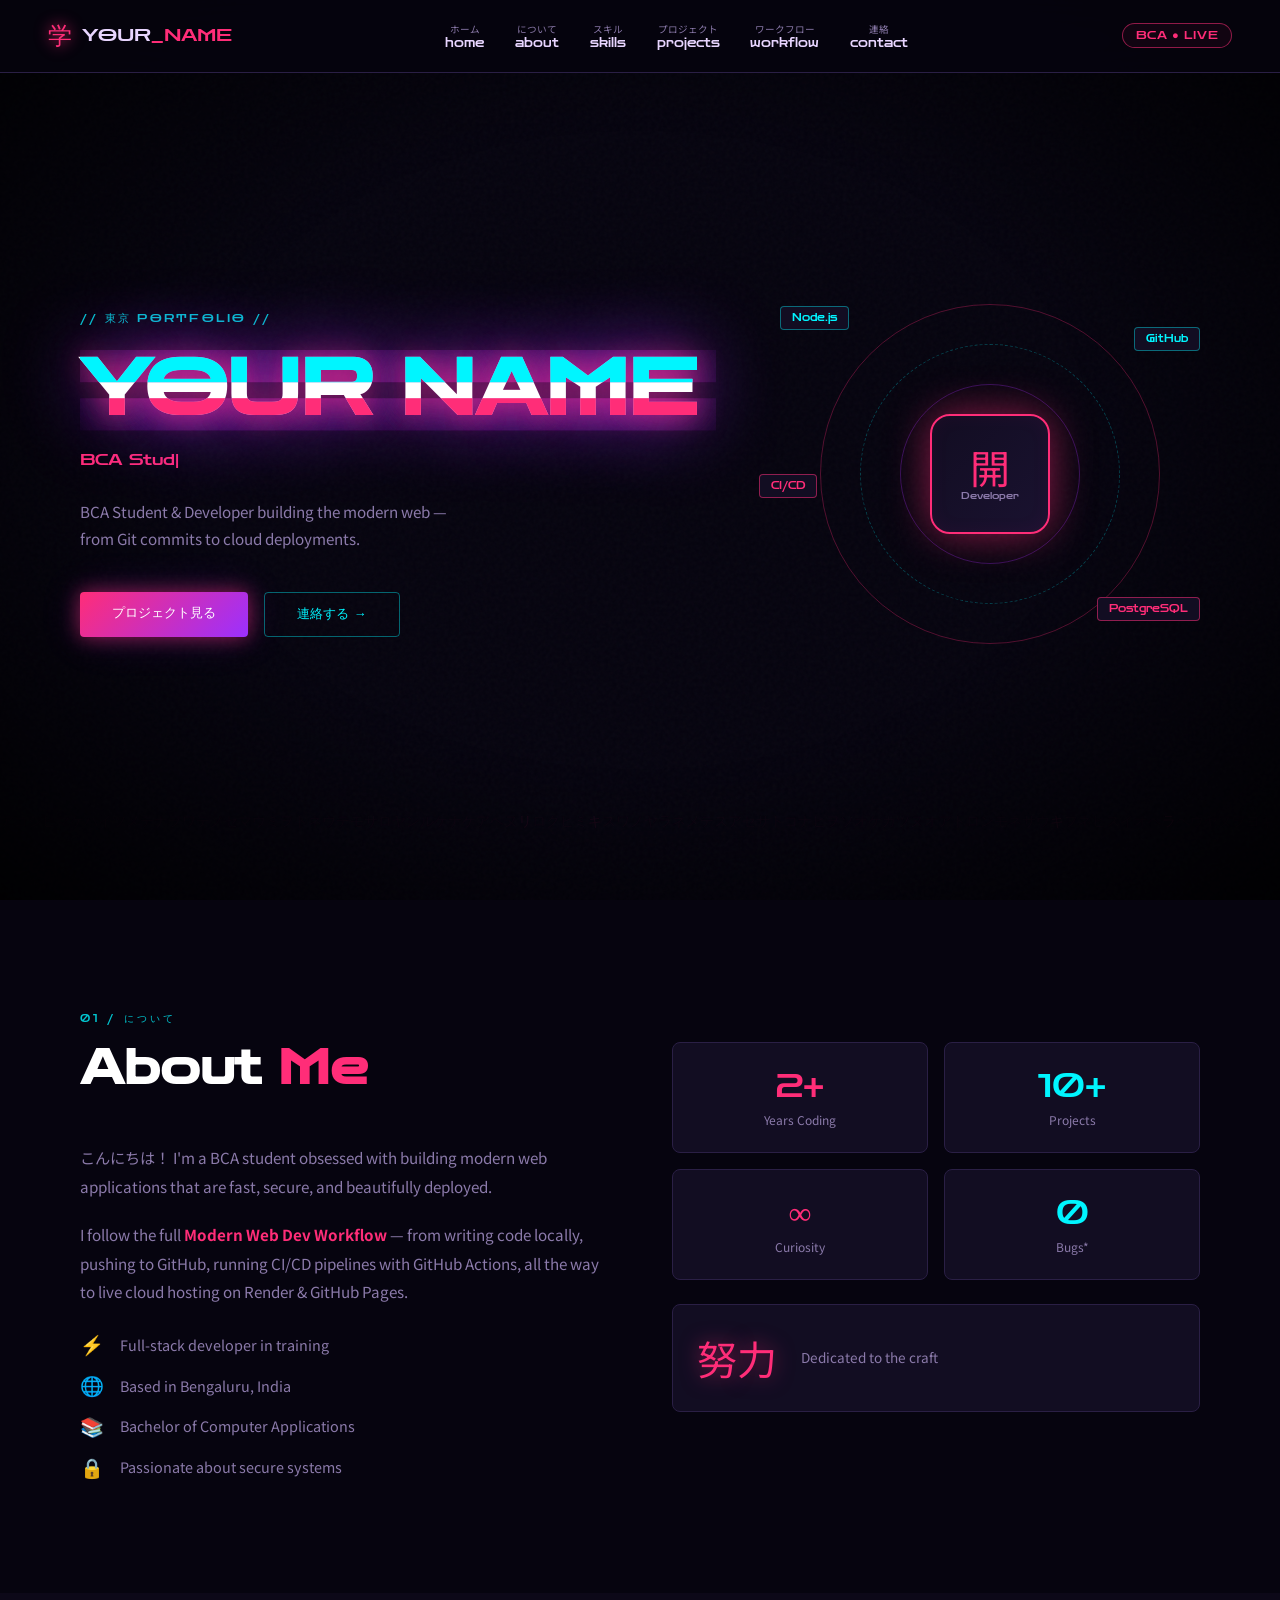
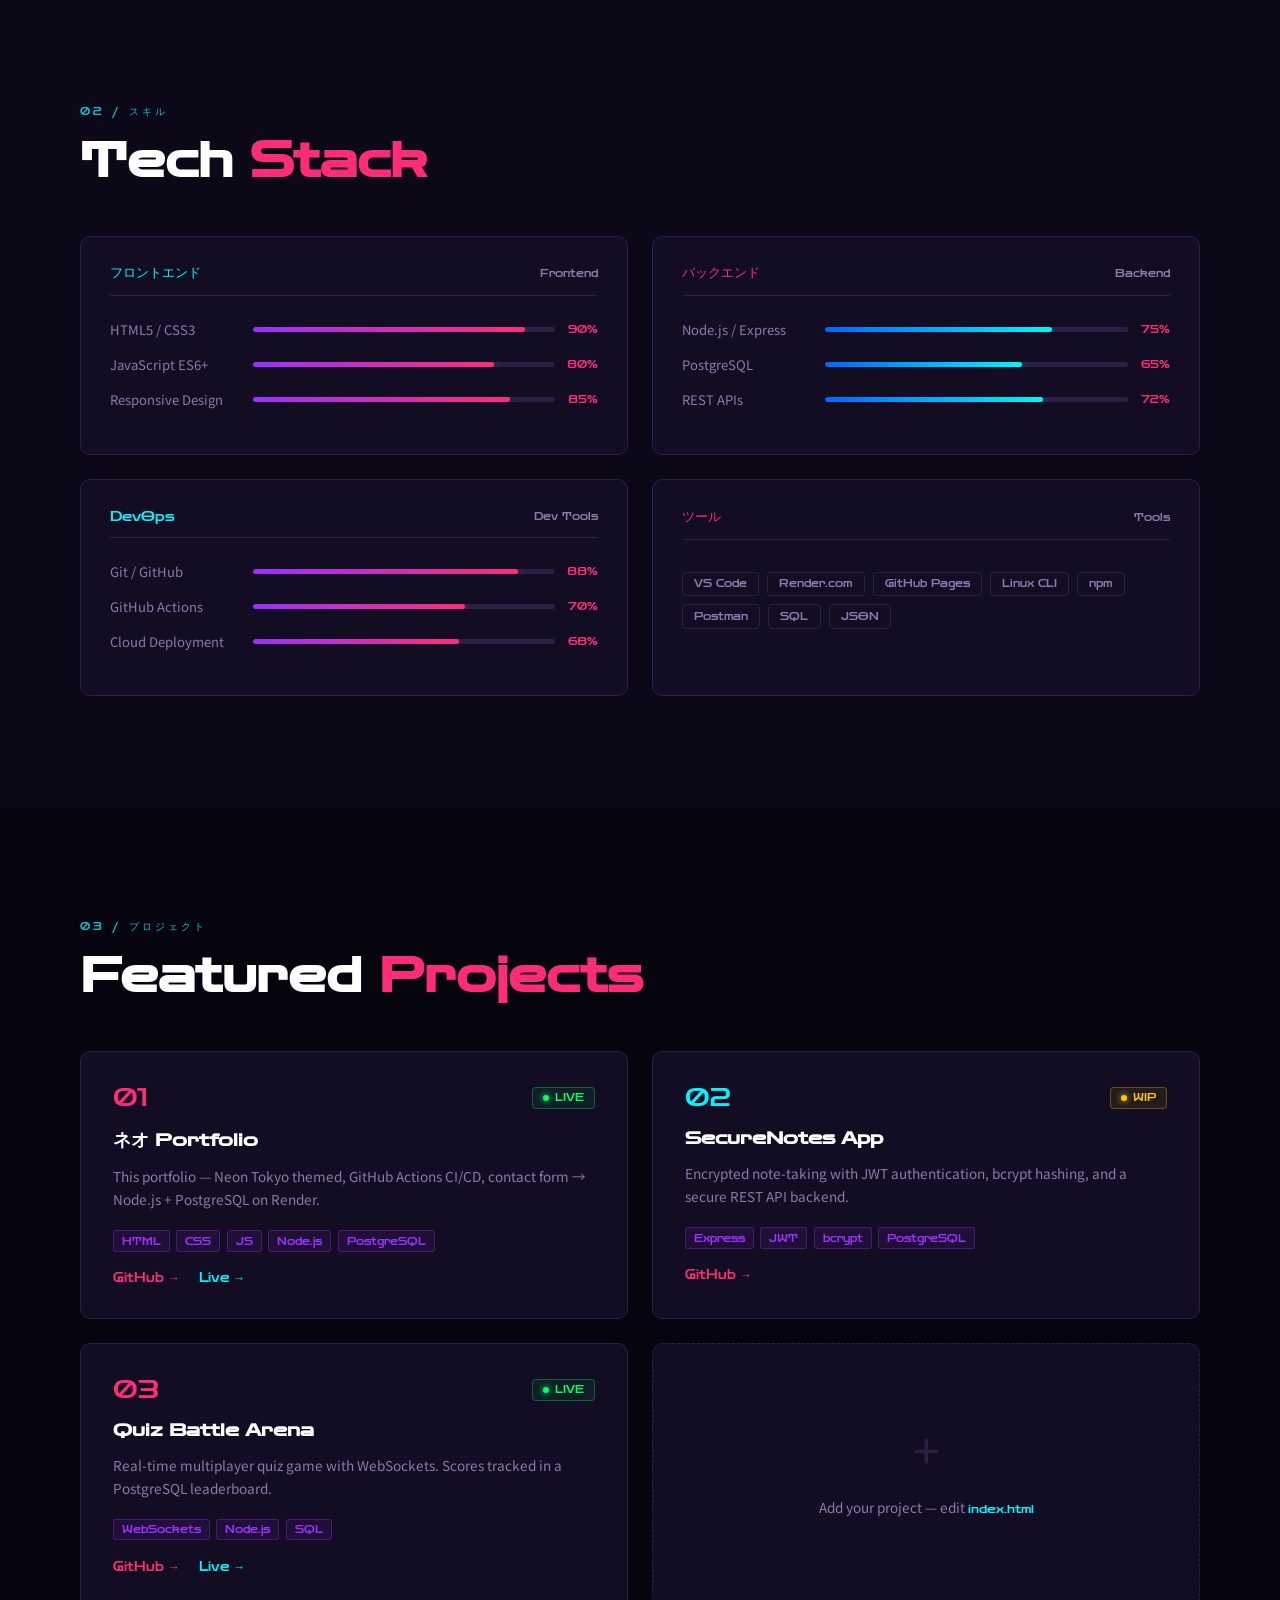
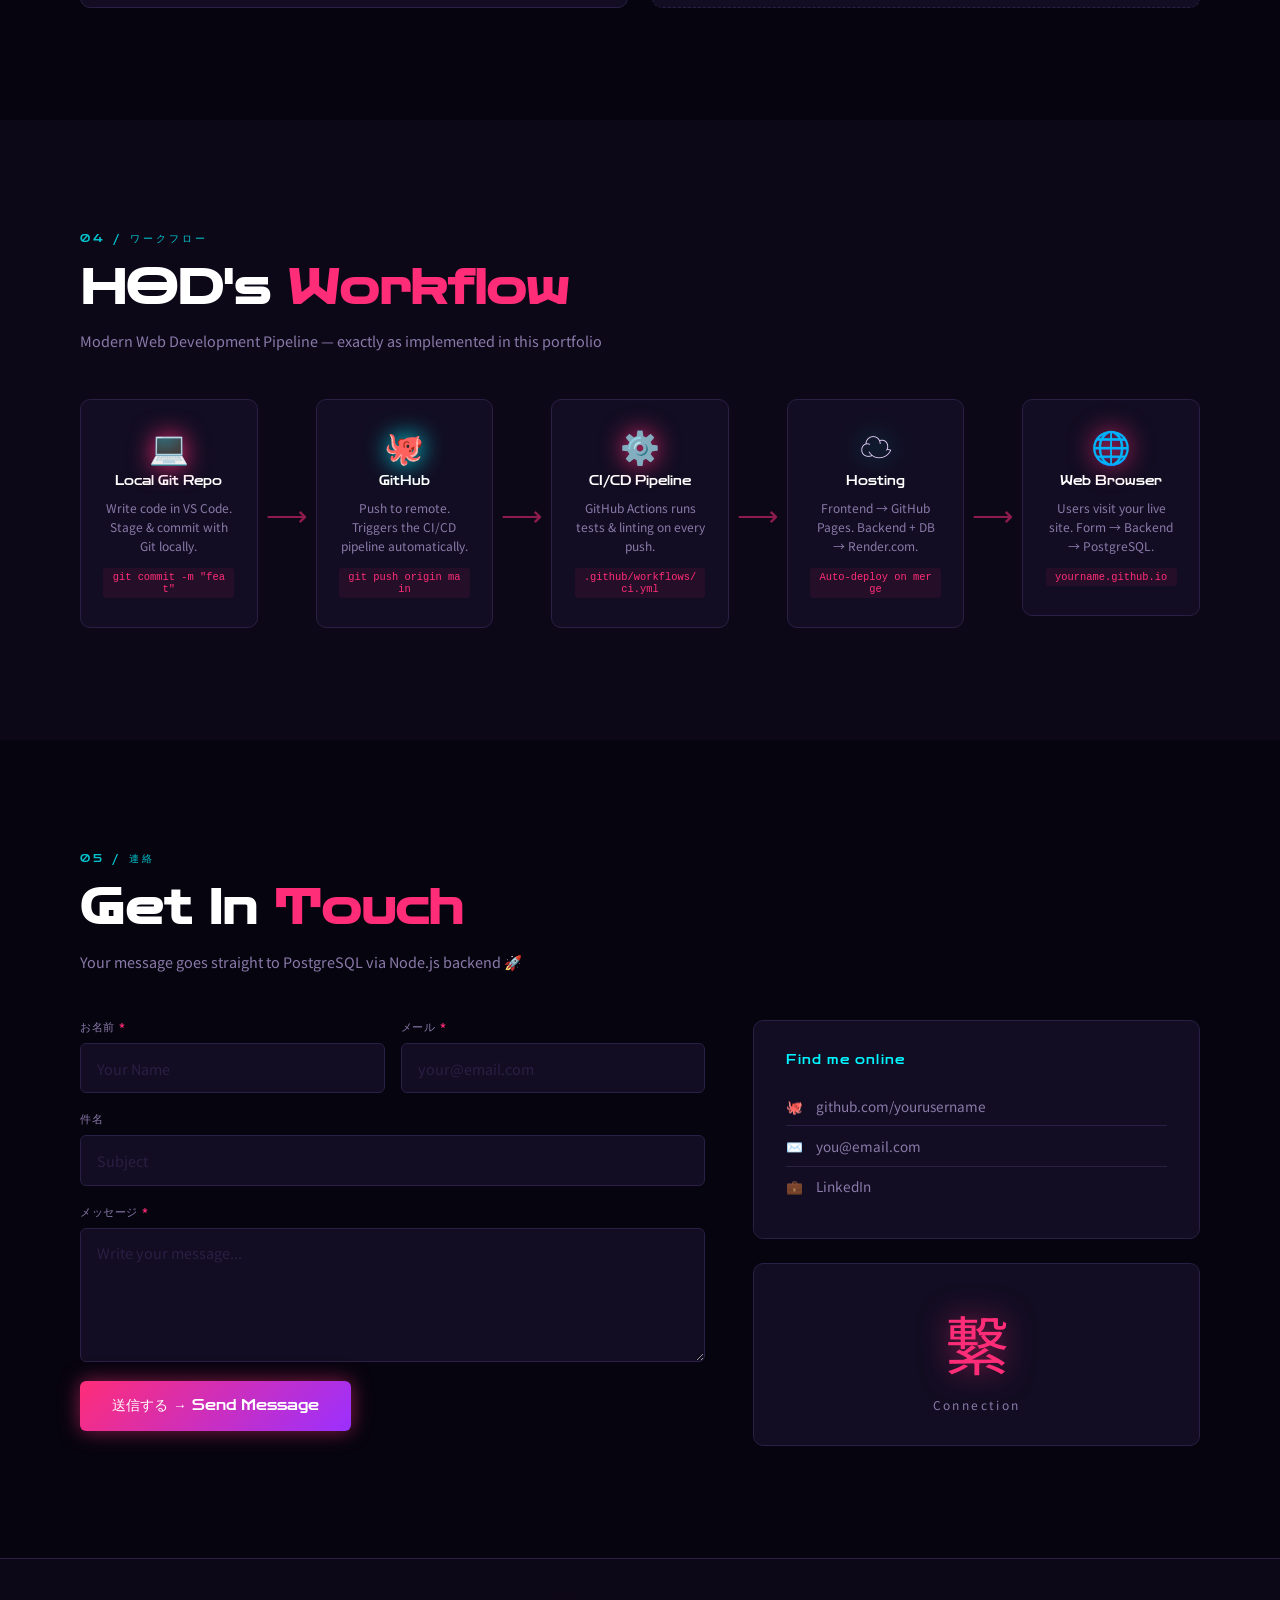
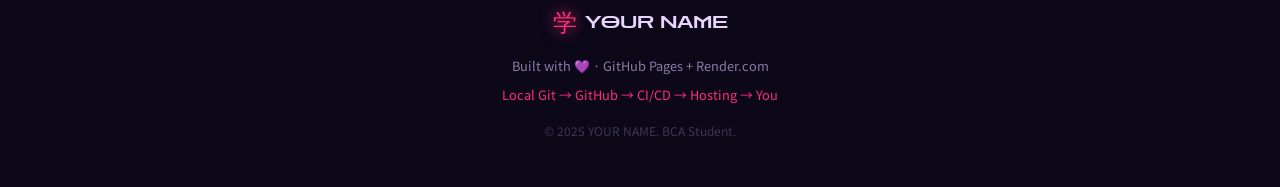
==== index.html @ ff4c00cb "Add files via upload" ====
<!DOCTYPE html>
<html lang="en">
<head>
  <meta charset="UTF-8"/>
  <meta name="viewport" content="width=device-width, initial-scale=1.0"/>
  <title>YOUR NAME — Portfolio</title>
  <link rel="preconnect" href="https://fonts.googleapis.com">
  <link href="https://fonts.googleapis.com/css2?family=Noto+Sans+JP:wght@300;400;700&family=Zen+Dots&family=Sawarabi+Gothic&display=swap" rel="stylesheet">
  <link rel="stylesheet" href="style.css"/>
</head>
<body>

  <canvas id="rain"></canvas>
  <div class="noise"></div>
  <div class="vignette"></div>

  <!-- NAV -->
  <nav id="navbar">
    <div class="nav-brand">
      <span class="kanji-logo">学</span>
      <span class="brand-text">YOUR<span class="pink">_NAME</span></span>
    </div>
    <ul class="nav-links">
      <li><a href="#hero"><span class="nav-jp">ホーム</span><span class="nav-en">home</span></a></li>
      <li><a href="#about"><span class="nav-jp">について</span><span class="nav-en">about</span></a></li>
      <li><a href="#skills"><span class="nav-jp">スキル</span><span class="nav-en">skills</span></a></li>
      <li><a href="#projects"><span class="nav-jp">プロジェクト</span><span class="nav-en">projects</span></a></li>
      <li><a href="#workflow"><span class="nav-jp">ワークフロー</span><span class="nav-en">workflow</span></a></li>
      <li><a href="#contact"><span class="nav-jp">連絡</span><span class="nav-en">contact</span></a></li>
    </ul>
    <div class="nav-pill">BCA <span class="pink">●</span> LIVE</div>
  </nav>

  <!-- ═══════════ HERO ═══════════ -->
  <section id="hero">
    <div class="hero-left">
      <div class="glitch-tag">// 東京 PORTFOLIO //</div>
      <h1 class="hero-name glitch" data-text="YOUR NAME">YOUR NAME</h1>
      <div class="hero-sub">
        <span id="typed"></span><span class="cursor-blink">|</span>
      </div>
      <p class="hero-desc">BCA Student &amp; Developer building the modern web —<br>from Git commits to cloud deployments.</p>
      <div class="hero-btns">
        <a href="#projects" class="btn-neon">プロジェクト見る</a>
        <a href="#contact" class="btn-ghost">連絡する →</a>
      </div>
    </div>
    <div class="hero-right">
      <div class="tokyo-art">
        <div class="ring r1"></div>
        <div class="ring r2"></div>
        <div class="ring r3"></div>
        <div class="avatar-hex">
          <span class="av-kanji">開</span>
          <span class="av-label">Developer</span>
        </div>
        <div class="ftag t1">Node.js</div>
        <div class="ftag t2">PostgreSQL</div>
        <div class="ftag t3">CI/CD</div>
        <div class="ftag t4">GitHub</div>
      </div>
    </div>
  </section>

  <!-- ═══════════ ABOUT ═══════════ -->
  <section id="about" class="section">
    <div class="sec-label">01 / について</div>
    <div class="about-wrap">
      <div class="about-left">
        <h2 class="sec-title">About <span class="pink">Me</span></h2>
        <p class="about-text">こんにちは！ I'm a BCA student obsessed with building modern web applications that are fast, secure, and beautifully deployed.</p>
        <p class="about-text">I follow the full <strong class="pink">Modern Web Dev Workflow</strong> — from writing code locally, pushing to GitHub, running CI/CD pipelines with GitHub Actions, all the way to live cloud hosting on Render &amp; GitHub Pages.</p>
        <div class="facts">
          <div class="fact"><span>⚡</span><span>Full-stack developer in training</span></div>
          <div class="fact"><span>🌐</span><span>Based in Bengaluru, India</span></div>
          <div class="fact"><span>📚</span><span>Bachelor of Computer Applications</span></div>
          <div class="fact"><span>🔒</span><span>Passionate about secure systems</span></div>
        </div>
      </div>
      <div class="about-right">
        <div class="stat-grid">
          <div class="stat-card"><div class="sv pink">2+</div><div class="sk">Years Coding</div></div>
          <div class="stat-card"><div class="sv cyan">10+</div><div class="sk">Projects</div></div>
          <div class="stat-card"><div class="sv pink">∞</div><div class="sk">Curiosity</div></div>
          <div class="stat-card"><div class="sv cyan">0</div><div class="sk">Bugs*</div></div>
        </div>
        <div class="about-badge">
          <span class="badge-kanji">努力</span>
          <span class="badge-text">Dedicated to the craft</span>
        </div>
      </div>
    </div>
  </section>

  <!-- ═══════════ SKILLS ═══════════ -->
  <section id="skills" class="section alt">
    <div class="sec-label">02 / スキル</div>
    <h2 class="sec-title">Tech <span class="pink">Stack</span></h2>
    <div class="skills-grid">
      <div class="skill-block">
        <div class="sk-head cyan">フロントエンド <span>Frontend</span></div>
        <div class="sk-row"><span>HTML5 / CSS3</span><div class="bt"><div class="bf pink" style="--w:90%"></div></div><span class="pct">90%</span></div>
        <div class="sk-row"><span>JavaScript ES6+</span><div class="bt"><div class="bf pink" style="--w:80%"></div></div><span class="pct">80%</span></div>
        <div class="sk-row"><span>Responsive Design</span><div class="bt"><div class="bf pink" style="--w:85%"></div></div><span class="pct">85%</span></div>
      </div>
      <div class="skill-block">
        <div class="sk-head pink">バックエンド <span>Backend</span></div>
        <div class="sk-row"><span>Node.js / Express</span><div class="bt"><div class="bf cyan" style="--w:75%"></div></div><span class="pct">75%</span></div>
        <div class="sk-row"><span>PostgreSQL</span><div class="bt"><div class="bf cyan" style="--w:65%"></div></div><span class="pct">65%</span></div>
        <div class="sk-row"><span>REST APIs</span><div class="bt"><div class="bf cyan" style="--w:72%"></div></div><span class="pct">72%</span></div>
      </div>
      <div class="skill-block">
        <div class="sk-head cyan">DevOps <span>Dev Tools</span></div>
        <div class="sk-row"><span>Git / GitHub</span><div class="bt"><div class="bf pink" style="--w:88%"></div></div><span class="pct">88%</span></div>
        <div class="sk-row"><span>GitHub Actions</span><div class="bt"><div class="bf pink" style="--w:70%"></div></div><span class="pct">70%</span></div>
        <div class="sk-row"><span>Cloud Deployment</span><div class="bt"><div class="bf pink" style="--w:68%"></div></div><span class="pct">68%</span></div>
      </div>
      <div class="skill-block">
        <div class="sk-head pink">ツール <span>Tools</span></div>
        <div class="pills">
          <span>VS Code</span><span>Render.com</span><span>GitHub Pages</span>
          <span>Linux CLI</span><span>npm</span><span>Postman</span>
          <span>SQL</span><span>JSON</span>
        </div>
      </div>
    </div>
  </section>

  <!-- ═══════════ PROJECTS ═══════════ -->
  <section id="projects" class="section">
    <div class="sec-label">03 / プロジェクト</div>
    <h2 class="sec-title">Featured <span class="pink">Projects</span></h2>
    <div class="proj-grid">
      <div class="proj-card">
        <div class="proj-top"><span class="proj-num pink">01</span><span class="badge-live"><span class="dg"></span>LIVE</span></div>
        <h3>ネオ Portfolio</h3>
        <p>This portfolio — Neon Tokyo themed, GitHub Actions CI/CD, contact form → Node.js + PostgreSQL on Render.</p>
        <div class="p-stack"><span>HTML</span><span>CSS</span><span>JS</span><span>Node.js</span><span>PostgreSQL</span></div>
        <div class="p-links"><a href="#" class="pl pink">GitHub →</a><a href="#" class="pl cyan">Live →</a></div>
      </div>
      <div class="proj-card">
        <div class="proj-top"><span class="proj-num cyan">02</span><span class="badge-wip"><span class="dy"></span>WIP</span></div>
        <h3>SecureNotes App</h3>
        <p>Encrypted note-taking with JWT authentication, bcrypt hashing, and a secure REST API backend.</p>
        <div class="p-stack"><span>Express</span><span>JWT</span><span>bcrypt</span><span>PostgreSQL</span></div>
        <div class="p-links"><a href="#" class="pl pink">GitHub →</a></div>
      </div>
      <div class="proj-card">
        <div class="proj-top"><span class="proj-num pink">03</span><span class="badge-live"><span class="dg"></span>LIVE</span></div>
        <h3>Quiz Battle Arena</h3>
        <p>Real-time multiplayer quiz game with WebSockets. Scores tracked in a PostgreSQL leaderboard.</p>
        <div class="p-stack"><span>WebSockets</span><span>Node.js</span><span>SQL</span></div>
        <div class="p-links"><a href="#" class="pl pink">GitHub →</a><a href="#" class="pl cyan">Live →</a></div>
      </div>
      <div class="proj-card add-card">
        <span class="add-plus">+</span>
        <p>Add your project — edit <code>index.html</code></p>
      </div>
    </div>
  </section>

  <!-- ═══════════ WORKFLOW ═══════════ -->
  <section id="workflow" class="section alt">
    <div class="sec-label">04 / ワークフロー</div>
    <h2 class="sec-title">HOD's <span class="pink">Workflow</span></h2>
    <p class="wf-sub">Modern Web Development Pipeline — exactly as implemented in this portfolio</p>
    <div class="wf-flow">
      <div class="wf-step">
        <div class="wf-icon pg">💻</div>
        <div class="wf-name">Local Git Repo</div>
        <div class="wf-desc">Write code in VS Code. Stage &amp; commit with Git locally.</div>
        <code>git commit -m "feat"</code>
      </div>
      <div class="wf-arr">⟶</div>
      <div class="wf-step">
        <div class="wf-icon cg">🐙</div>
        <div class="wf-name">GitHub</div>
        <div class="wf-desc">Push to remote. Triggers the CI/CD pipeline automatically.</div>
        <code>git push origin main</code>
      </div>
      <div class="wf-arr">⟶</div>
      <div class="wf-step">
        <div class="wf-icon pg">⚙️</div>
        <div class="wf-name">CI/CD Pipeline</div>
        <div class="wf-desc">GitHub Actions runs tests &amp; linting on every push.</div>
        <code>.github/workflows/ci.yml</code>
      </div>
      <div class="wf-arr">⟶</div>
      <div class="wf-step">
        <div class="wf-icon cg">☁️</div>
        <div class="wf-name">Hosting</div>
        <div class="wf-desc">Frontend → GitHub Pages. Backend + DB → Render.com.</div>
        <code>Auto-deploy on merge</code>
      </div>
      <div class="wf-arr">⟶</div>
      <div class="wf-step">
        <div class="wf-icon pg">🌐</div>
        <div class="wf-name">Web Browser</div>
        <div class="wf-desc">Users visit your live site. Form → Backend → PostgreSQL.</div>
        <code>yourname.github.io</code>
      </div>
    </div>
  </section>

  <!-- ═══════════ CONTACT ═══════════ -->
  <section id="contact" class="section">
    <div class="sec-label">05 / 連絡</div>
    <h2 class="sec-title">Get In <span class="pink">Touch</span></h2>
    <p class="contact-sub">Your message goes straight to PostgreSQL via Node.js backend 🚀</p>
    <div class="contact-wrap">
      <form id="contact-form">
        <div class="form-row">
          <div class="fg">
            <label>お名前 <span class="pink">*</span></label>
            <input type="text" id="fname" placeholder="Your Name" required/>
          </div>
          <div class="fg">
            <label>メール <span class="pink">*</span></label>
            <input type="email" id="femail" placeholder="your@email.com" required/>
          </div>
        </div>
        <div class="fg">
          <label>件名</label>
          <input type="text" id="fsubject" placeholder="Subject"/>
        </div>
        <div class="fg">
          <label>メッセージ <span class="pink">*</span></label>
          <textarea id="fmessage" rows="5" placeholder="Write your message..." required></textarea>
        </div>
        <button type="submit" id="submit-btn">
          <span id="btn-text">送信する → Send Message</span>
        </button>
        <div id="form-status"></div>
      </form>
      <div class="contact-side">
        <div class="ci-card">
          <div class="ci-title">Find me online</div>
          <a href="https://github.com/yourusername" class="ci-link" target="_blank"><span>🐙</span> github.com/yourusername</a>
          <a href="mailto:you@email.com" class="ci-link"><span>✉️</span> you@email.com</a>
          <a href="https://linkedin.com/in/yourusername" class="ci-link" target="_blank"><span>💼</span> LinkedIn</a>
        </div>
        <div class="kanji-art">
          <span>繋</span>
          <p>Connection</p>
        </div>
      </div>
    </div>
  </section>

  <footer>
    <div class="footer-in">
      <div class="footer-brand"><span class="kanji-logo">学</span> YOUR NAME</div>
      <p>Built with 💜 · GitHub Pages + Render.com</p>
      <p class="pink">Local Git → GitHub → CI/CD → Hosting → You</p>
      <p style="opacity:.4;font-size:.75rem;margin-top:.5rem">© 2025 YOUR NAME. BCA Student.</p>
    </div>
  </footer>

  <script src="script.js"></script>
</body>
</html>
---- style.css ----
/* ══════════════════════════════════════
   NEON TOKYO — Portfolio CSS
   ══════════════════════════════════════ */

:root {
  --pink:    #ff2d78;
  --pink-dim: #ff2d7888;
  --cyan:    #00f5ff;
  --cyan-dim: #00f5ff66;
  --purple:  #9b30ff;
  --bg:      #06040f;
  --bg2:     #0c0818;
  --card:    #120d22;
  --card2:   #1a1230;
  --border:  #2a1f45;
  --text:    #e8d5ff;
  --muted:   #8b7aaa;
  --font-display: 'Zen Dots', cursive;
  --font-body:    'Noto Sans JP', sans-serif;
}

*, *::before, *::after { box-sizing: border-box; margin: 0; padding: 0; }

html { scroll-behavior: smooth; }

body {
  background: var(--bg);
  color: var(--text);
  font-family: var(--font-body);
  overflow-x: hidden;
  cursor: crosshair;
}

/* ── Canvas rain ── */
#rain {
  position: fixed; inset: 0;
  pointer-events: none;
  z-index: 0; opacity: .07;
}

/* ── Noise overlay ── */
.noise {
  position: fixed; inset: 0; z-index: 1;
  pointer-events: none;
  background-image: url("data:image/svg+xml,%3Csvg viewBox='0 0 256 256' xmlns='http://www.w3.org/2000/svg'%3E%3Cfilter id='n'%3E%3CfeTurbulence type='fractalNoise' baseFrequency='0.9' numOctaves='4' stitchTiles='stitch'/%3E%3C/filter%3E%3Crect width='100%25' height='100%25' filter='url(%23n)' opacity='1'/%3E%3C/svg%3E");
  opacity: .03;
}

.vignette {
  position: fixed; inset: 0; z-index: 1; pointer-events: none;
  background: radial-gradient(ellipse at center, transparent 50%, rgba(0,0,0,.85) 100%);
}

/* ══════════ NAVBAR ══════════ */
#navbar {
  position: fixed; top: 0; left: 0; right: 0; z-index: 100;
  display: flex; align-items: center; gap: 2rem;
  padding: .9rem 3rem;
  background: rgba(6,4,15,.85);
  backdrop-filter: blur(20px);
  border-bottom: 1px solid var(--border);
}

.nav-brand {
  display: flex; align-items: center; gap: .6rem;
  font-family: var(--font-display); font-size: 1.1rem;
  text-decoration: none; color: var(--text);
  flex-shrink: 0;
}

.kanji-logo {
  font-size: 1.5rem; color: var(--pink);
  text-shadow: 0 0 15px var(--pink);
}

.nav-links {
  display: flex; gap: 0; list-style: none;
  margin: 0 auto;
}

.nav-links a {
  display: flex; flex-direction: column; align-items: center;
  padding: .4rem .9rem; text-decoration: none;
  border: 1px solid transparent; border-radius: 4px;
  transition: all .2s;
}

.nav-jp { font-size: .6rem; color: var(--muted); }
.nav-en { font-size: .75rem; color: var(--text); font-family: var(--font-display); }

.nav-links a:hover {
  border-color: var(--pink-dim);
  background: rgba(255,45,120,.06);
}
.nav-links a:hover .nav-en { color: var(--pink); }

.nav-pill {
  flex-shrink: 0;
  font-family: var(--font-display); font-size: .7rem;
  padding: .3rem .8rem; border: 1px solid var(--pink-dim);
  border-radius: 20px; color: var(--pink);
  background: rgba(255,45,120,.05);
  letter-spacing: .05em;
}

/* ══════════ HERO ══════════ */
#hero {
  position: relative; z-index: 2;
  min-height: 100vh;
  display: flex; align-items: center;
  padding: 7rem 5rem 4rem;
  gap: 4rem;
}

.hero-left { flex: 1; }

.glitch-tag {
  font-family: var(--font-display); font-size: .7rem;
  color: var(--cyan); letter-spacing: .2em;
  margin-bottom: 1.5rem; opacity: .8;
}

.hero-name {
  font-family: var(--font-display);
  font-size: clamp(2.5rem, 6vw, 5rem);
  line-height: 1.05;
  color: #fff;
  text-shadow: 0 0 30px var(--pink-dim), 0 0 80px var(--purple);
  margin-bottom: 1.2rem;
}

/* Glitch effect */
.glitch { position: relative; }
.glitch::before, .glitch::after {
  content: attr(data-text);
  position: absolute; inset: 0;
  font-family: var(--font-display);
}
.glitch::before {
  color: var(--cyan); clip-path: polygon(0 0,100% 0,100% 40%,0 40%);
  animation: glitch1 3s infinite steps(1);
}
.glitch::after {
  color: var(--pink); clip-path: polygon(0 60%,100% 60%,100% 100%,0 100%);
  animation: glitch2 3s infinite steps(1);
}
@keyframes glitch1 {
  0%,90%  { transform: none; opacity: 0; }
  91%     { transform: translateX(-4px); opacity: .7; }
  93%     { transform: translateX(4px); opacity: .5; }
  95%,100%{ transform: none; opacity: 0; }
}
@keyframes glitch2 {
  0%,85%  { transform: none; opacity: 0; }
  86%     { transform: translateX(4px); opacity: .6; }
  89%     { transform: translateX(-3px); opacity: .4; }
  92%,100%{ transform: none; opacity: 0; }
}

.hero-sub {
  font-family: var(--font-display); font-size: 1rem;
  color: var(--pink); margin-bottom: 1.5rem; min-height: 1.5em;
}

.cursor-blink { animation: blink .7s step-end infinite; }
@keyframes blink { 50% { opacity: 0; } }

.hero-desc {
  color: var(--muted); line-height: 1.8;
  margin-bottom: 2.5rem; font-size: .95rem;
}

.hero-btns { display: flex; gap: 1rem; flex-wrap: wrap; }

.btn-neon {
  font-family: var(--font-display); font-size: .8rem;
  padding: .8rem 2rem; text-decoration: none;
  background: linear-gradient(135deg, var(--pink), var(--purple));
  color: #fff; border-radius: 4px;
  box-shadow: 0 0 20px var(--pink-dim), 0 0 40px rgba(155,48,255,.2);
  transition: all .3s;
}
.btn-neon:hover {
  box-shadow: 0 0 30px var(--pink), 0 0 60px var(--purple);
  transform: translateY(-2px);
}

.btn-ghost {
  font-family: var(--font-display); font-size: .8rem;
  padding: .8rem 2rem; text-decoration: none;
  border: 1px solid var(--cyan-dim);
  color: var(--cyan); border-radius: 4px;
  transition: all .3s;
}
.btn-ghost:hover {
  background: rgba(0,245,255,.07);
  border-color: var(--cyan);
  box-shadow: 0 0 20px var(--cyan-dim);
}

/* ── Hero art ── */
.hero-right { flex: 0 0 420px; position: relative; height: 420px; }

.tokyo-art {
  position: relative; width: 100%; height: 100%;
  display: flex; align-items: center; justify-content: center;
}

.ring {
  position: absolute; border-radius: 50%;
  border: 1px solid; animation: spin linear infinite;
}
.r1 {
  width: 340px; height: 340px;
  border-color: rgba(255,45,120,.3);
  animation-duration: 20s;
}
.r2 {
  width: 260px; height: 260px;
  border-color: rgba(0,245,255,.25);
  animation-duration: 14s; animation-direction: reverse;
  border-style: dashed;
}
.r3 {
  width: 180px; height: 180px;
  border-color: rgba(155,48,255,.3);
  animation-duration: 9s;
}
@keyframes spin { to { transform: rotate(360deg); } }

.avatar-hex {
  width: 120px; height: 120px; z-index: 2;
  background: linear-gradient(135deg, var(--card), var(--card2));
  border: 2px solid var(--pink);
  border-radius: 20px;
  display: flex; flex-direction: column;
  align-items: center; justify-content: center;
  box-shadow: 0 0 40px var(--pink-dim), inset 0 0 20px rgba(255,45,120,.05);
}
.av-kanji { font-size: 2.5rem; color: var(--pink); line-height: 1; }
.av-label { font-family: var(--font-display); font-size: .55rem; color: var(--muted); margin-top: .2rem; }

.ftag {
  position: absolute; z-index: 3;
  font-family: var(--font-display); font-size: .6rem;
  padding: .3rem .7rem;
  background: var(--card); border-radius: 4px;
  animation: float 3s ease-in-out infinite;
}
.t1 { top: 10%; left: 0%; border: 1px solid var(--cyan-dim); color: var(--cyan); animation-delay: 0s; }
.t2 { bottom: 15%; right: 0%; border: 1px solid var(--pink-dim); color: var(--pink); animation-delay: .8s; }
.t3 { top: 50%; left: -5%; border: 1px solid var(--pink-dim); color: var(--pink); animation-delay: 1.5s; }
.t4 { top: 15%; right: 0%; border: 1px solid var(--cyan-dim); color: var(--cyan); animation-delay: 2.2s; }

@keyframes float {
  0%,100% { transform: translateY(0); }
  50%      { transform: translateY(-8px); }
}

/* ══════════ SECTION SHARED ══════════ */
.section { position: relative; z-index: 2; padding: 7rem 5rem; }
.section.alt { background: var(--bg2); }

.sec-label {
  font-family: var(--font-display); font-size: .65rem;
  color: var(--cyan); letter-spacing: .3em;
  margin-bottom: 1rem; opacity: .8;
}

.sec-title {
  font-family: var(--font-display);
  font-size: clamp(2rem, 4vw, 3rem);
  color: #fff; margin-bottom: 3rem;
  line-height: 1.1;
}

.pink  { color: var(--pink); }
.cyan  { color: var(--cyan); }

/* ══════════ ABOUT ══════════ */
.about-wrap { display: grid; grid-template-columns: 1fr 1fr; gap: 4rem; align-items: start; }

.about-text { color: var(--muted); line-height: 1.9; margin-bottom: 1.2rem; font-size: .95rem; }

.facts { display: flex; flex-direction: column; gap: .8rem; margin-top: 1.5rem; }
.fact  { display: flex; gap: 1rem; align-items: center; color: var(--muted); font-size: .9rem; }
.fact span:first-child { font-size: 1.2rem; }

.stat-grid { display: grid; grid-template-columns: 1fr 1fr; gap: 1rem; margin-bottom: 1.5rem; }
.stat-card {
  background: var(--card); border: 1px solid var(--border);
  border-radius: 8px; padding: 1.5rem; text-align: center;
  transition: border-color .3s;
}
.stat-card:hover { border-color: var(--pink-dim); }
.sv { font-family: var(--font-display); font-size: 2rem; }
.sk { font-size: .75rem; color: var(--muted); margin-top: .3rem; }

.about-badge {
  background: var(--card); border: 1px solid var(--border);
  border-radius: 8px; padding: 1.5rem;
  display: flex; align-items: center; gap: 1.5rem;
}
.badge-kanji {
  font-size: 2.5rem; color: var(--pink);
  text-shadow: 0 0 20px var(--pink-dim);
}
.badge-text { color: var(--muted); font-size: .85rem; line-height: 1.6; }

/* ══════════ SKILLS ══════════ */
.skills-grid { display: grid; grid-template-columns: repeat(2, 1fr); gap: 1.5rem; }

.skill-block {
  background: var(--card); border: 1px solid var(--border);
  border-radius: 10px; padding: 1.8rem;
  transition: border-color .3s;
}
.skill-block:hover { border-color: var(--pink-dim); }

.sk-head {
  font-family: var(--font-display); font-size: .8rem;
  margin-bottom: 1.5rem; padding-bottom: .8rem;
  border-bottom: 1px solid var(--border);
  display: flex; justify-content: space-between; align-items: center;
}
.sk-head span { font-size: .65rem; color: var(--muted); }
.sk-head.pink { color: var(--pink); }
.sk-head.cyan { color: var(--cyan); }

.sk-row {
  display: flex; align-items: center;
  gap: .8rem; margin-bottom: 1rem; font-size: .82rem; color: var(--muted);
}
.sk-row span:first-child { flex: 0 0 130px; }
.bt { flex: 1; height: 5px; background: var(--border); border-radius: 3px; overflow: hidden; }
.bf {
  height: 100%; border-radius: 3px;
  width: var(--w);
  animation: fillBar 1.5s ease forwards;
}
.bf.pink { background: linear-gradient(90deg, var(--purple), var(--pink)); box-shadow: 0 0 8px var(--pink-dim); }
.bf.cyan { background: linear-gradient(90deg, #0066ff, var(--cyan)); box-shadow: 0 0 8px var(--cyan-dim); }
@keyframes fillBar { from { width: 0; } to { width: var(--w); } }

.pct { font-family: var(--font-display); font-size: .65rem; color: var(--pink); }

.pills { display: flex; flex-wrap: wrap; gap: .5rem; padding-top: .5rem; }
.pills span {
  font-family: var(--font-display); font-size: .65rem;
  padding: .3rem .7rem; border-radius: 4px;
  border: 1px solid var(--border); color: var(--muted);
  transition: all .2s;
}
.pills span:hover { border-color: var(--pink); color: var(--pink); }

/* ══════════ PROJECTS ══════════ */
.proj-grid { display: grid; grid-template-columns: repeat(2, 1fr); gap: 1.5rem; }

.proj-card {
  background: var(--card); border: 1px solid var(--border);
  border-radius: 10px; padding: 2rem;
  transition: all .3s; position: relative; overflow: hidden;
}
.proj-card::before {
  content: '';
  position: absolute; top: 0; left: 0; right: 0; height: 2px;
  background: linear-gradient(90deg, var(--pink), var(--purple), var(--cyan));
  transform: scaleX(0); transform-origin: left;
  transition: transform .4s;
}
.proj-card:hover::before { transform: scaleX(1); }
.proj-card:hover { border-color: var(--pink-dim); transform: translateY(-4px); }

.proj-top { display: flex; justify-content: space-between; align-items: center; margin-bottom: 1rem; }
.proj-num { font-family: var(--font-display); font-size: 1.5rem; }

.badge-live, .badge-wip {
  font-family: var(--font-display); font-size: .6rem;
  padding: .25rem .6rem; border-radius: 4px;
  display: flex; align-items: center; gap: .4rem;
}
.badge-live { background: rgba(0,255,100,.08); border: 1px solid rgba(0,255,100,.3); color: #00ff64; }
.badge-wip  { background: rgba(255,200,0,.08); border: 1px solid rgba(255,200,0,.3); color: #ffc800; }

.dg, .dy {
  width: 6px; height: 6px; border-radius: 50%;
  animation: pulse 1.5s ease-in-out infinite;
}
.dg { background: #00ff64; box-shadow: 0 0 6px #00ff64; }
.dy { background: #ffc800; box-shadow: 0 0 6px #ffc800; }
@keyframes pulse { 0%,100% { opacity: 1; } 50% { opacity: .4; } }

.proj-card h3 {
  font-family: var(--font-display); font-size: 1.1rem;
  color: #fff; margin-bottom: .8rem;
}
.proj-card p { color: var(--muted); font-size: .85rem; line-height: 1.7; margin-bottom: 1.2rem; }

.p-stack { display: flex; flex-wrap: wrap; gap: .4rem; margin-bottom: 1.2rem; }
.p-stack span {
  font-size: .65rem; font-family: var(--font-display);
  padding: .2rem .5rem; border-radius: 3px;
  background: rgba(155,48,255,.1); border: 1px solid rgba(155,48,255,.3); color: var(--purple);
}

.p-links { display: flex; gap: 1.2rem; }
.pl {
  font-family: var(--font-display); font-size: .75rem;
  text-decoration: none; transition: opacity .2s;
}
.pl:hover { opacity: .7; }
.pl.pink { color: var(--pink); }
.pl.cyan { color: var(--cyan); }

.add-card {
  display: flex; flex-direction: column;
  align-items: center; justify-content: center; gap: .8rem;
  border-style: dashed; cursor: pointer; min-height: 200px;
}
.add-card:hover { border-color: var(--cyan-dim); }
.add-plus { font-size: 3rem; color: var(--border); }
.add-card p { color: var(--muted); font-size: .85rem; text-align: center; }
.add-card code { font-family: var(--font-display); font-size: .7rem; color: var(--cyan); }

/* ══════════ WORKFLOW ══════════ */
.wf-sub { color: var(--muted); font-size: .9rem; margin-bottom: 3rem; margin-top: -2rem; }

.wf-flow {
  display: flex; align-items: flex-start;
  gap: 0; flex-wrap: wrap; justify-content: center;
}

.wf-step {
  background: var(--card); border: 1px solid var(--border);
  border-radius: 10px; padding: 1.8rem 1.4rem;
  text-align: center; flex: 1; min-width: 140px; max-width: 180px;
  transition: all .3s;
}
.wf-step:hover { transform: translateY(-6px); }

.wf-icon {
  font-size: 2rem; margin-bottom: .8rem;
  display: block; line-height: 1;
}
.wf-icon.pg { filter: drop-shadow(0 0 12px var(--pink)); }
.wf-icon.cg { filter: drop-shadow(0 0 12px var(--cyan)); }

.wf-name {
  font-family: var(--font-display); font-size: .75rem;
  color: #fff; margin-bottom: .6rem;
}
.wf-desc { font-size: .75rem; color: var(--muted); line-height: 1.6; margin-bottom: .8rem; }
.wf-step code {
  font-size: .65rem; color: var(--pink);
  background: rgba(255,45,120,.08);
  padding: .2rem .5rem; border-radius: 3px;
  display: block; word-break: break-all;
}

.wf-arr {
  font-size: 1.8rem; color: var(--pink-dim);
  padding: 0 .5rem; flex-shrink: 0;
  align-self: center;
  animation: arrowPulse 2s ease-in-out infinite;
}
@keyframes arrowPulse { 0%,100% { opacity: .4; } 50% { opacity: 1; } }

/* ══════════ CONTACT ══════════ */
.contact-sub {
  color: var(--muted); font-size: .9rem;
  margin-bottom: 3rem; margin-top: -2rem;
}

.contact-wrap { display: grid; grid-template-columns: 1.4fr 1fr; gap: 3rem; align-items: start; }

#contact-form { display: flex; flex-direction: column; gap: 1.2rem; }

.form-row { display: grid; grid-template-columns: 1fr 1fr; gap: 1rem; }

.fg { display: flex; flex-direction: column; gap: .5rem; }
.fg label { font-family: var(--font-display); font-size: .7rem; color: var(--muted); letter-spacing: .05em; }

.fg input, .fg textarea {
  background: var(--card); border: 1px solid var(--border);
  color: var(--text); padding: .85rem 1rem;
  border-radius: 6px; font-family: var(--font-body); font-size: .9rem;
  outline: none; transition: border-color .3s, box-shadow .3s;
  resize: vertical;
}
.fg input::placeholder, .fg textarea::placeholder { color: var(--border); }
.fg input:focus, .fg textarea:focus {
  border-color: var(--pink);
  box-shadow: 0 0 15px var(--pink-dim);
}

#submit-btn {
  font-family: var(--font-display); font-size: .85rem;
  padding: 1rem 2rem; border: none; border-radius: 6px;
  background: linear-gradient(135deg, var(--pink), var(--purple));
  color: #fff; cursor: pointer;
  box-shadow: 0 0 20px var(--pink-dim);
  transition: all .3s; align-self: flex-start;
}
#submit-btn:hover {
  box-shadow: 0 0 35px var(--pink), 0 0 60px var(--purple);
  transform: translateY(-2px);
}
#submit-btn:disabled { opacity: .5; cursor: not-allowed; }

#form-status {
  font-family: var(--font-display); font-size: .8rem;
  padding: .6rem 1rem; border-radius: 4px;
  display: none;
}
#form-status.success {
  display: block; background: rgba(0,255,100,.08);
  border: 1px solid rgba(0,255,100,.3); color: #00ff64;
}
#form-status.error {
  display: block; background: rgba(255,45,120,.08);
  border: 1px solid var(--pink-dim); color: var(--pink);
}

.ci-card {
  background: var(--card); border: 1px solid var(--border);
  border-radius: 10px; padding: 2rem; margin-bottom: 1.5rem;
}
.ci-title {
  font-family: var(--font-display); font-size: .75rem;
  color: var(--cyan); margin-bottom: 1.2rem; letter-spacing: .1em;
}
.ci-link {
  display: flex; align-items: center; gap: .8rem;
  color: var(--muted); text-decoration: none; font-size: .85rem;
  padding: .6rem 0; border-bottom: 1px solid var(--border);
  transition: color .2s;
}
.ci-link:last-child { border-bottom: none; }
.ci-link:hover { color: var(--pink); }

.kanji-art {
  background: var(--card); border: 1px solid var(--border);
  border-radius: 10px; padding: 2rem;
  text-align: center;
}
.kanji-art span {
  font-size: 4rem; color: var(--pink);
  display: block; text-shadow: 0 0 30px var(--pink-dim);
}
.kanji-art p { font-size: .75rem; color: var(--muted); margin-top: .5rem; letter-spacing: .2em; }

/* ══════════ FOOTER ══════════ */
footer {
  position: relative; z-index: 2;
  background: var(--bg2); border-top: 1px solid var(--border);
  padding: 3rem 5rem; text-align: center;
}
.footer-in { display: flex; flex-direction: column; align-items: center; gap: .6rem; }
.footer-brand {
  font-family: var(--font-display); font-size: 1.1rem;
  color: var(--text); margin-bottom: .5rem;
  display: flex; align-items: center; gap: .5rem;
}
footer p { color: var(--muted); font-size: .8rem; }

/* ══════════ RESPONSIVE ══════════ */
@media (max-width: 1024px) {
  #hero { padding: 6rem 3rem 4rem; flex-direction: column; }
  .hero-right { flex: 0 0 300px; width: 100%; align-self: center; }
  .about-wrap { grid-template-columns: 1fr; }
  .wf-flow { gap: 1rem; }
  .wf-arr { display: none; }
}

@media (max-width: 768px) {
  .section { padding: 5rem 2rem; }
  #navbar { padding: .9rem 1.5rem; }
  .nav-links { display: none; }
  #hero { padding: 5rem 2rem 3rem; }
  .skills-grid, .proj-grid { grid-template-columns: 1fr; }
  .contact-wrap { grid-template-columns: 1fr; }
  .form-row { grid-template-columns: 1fr; }
  footer { padding: 2rem; }
}
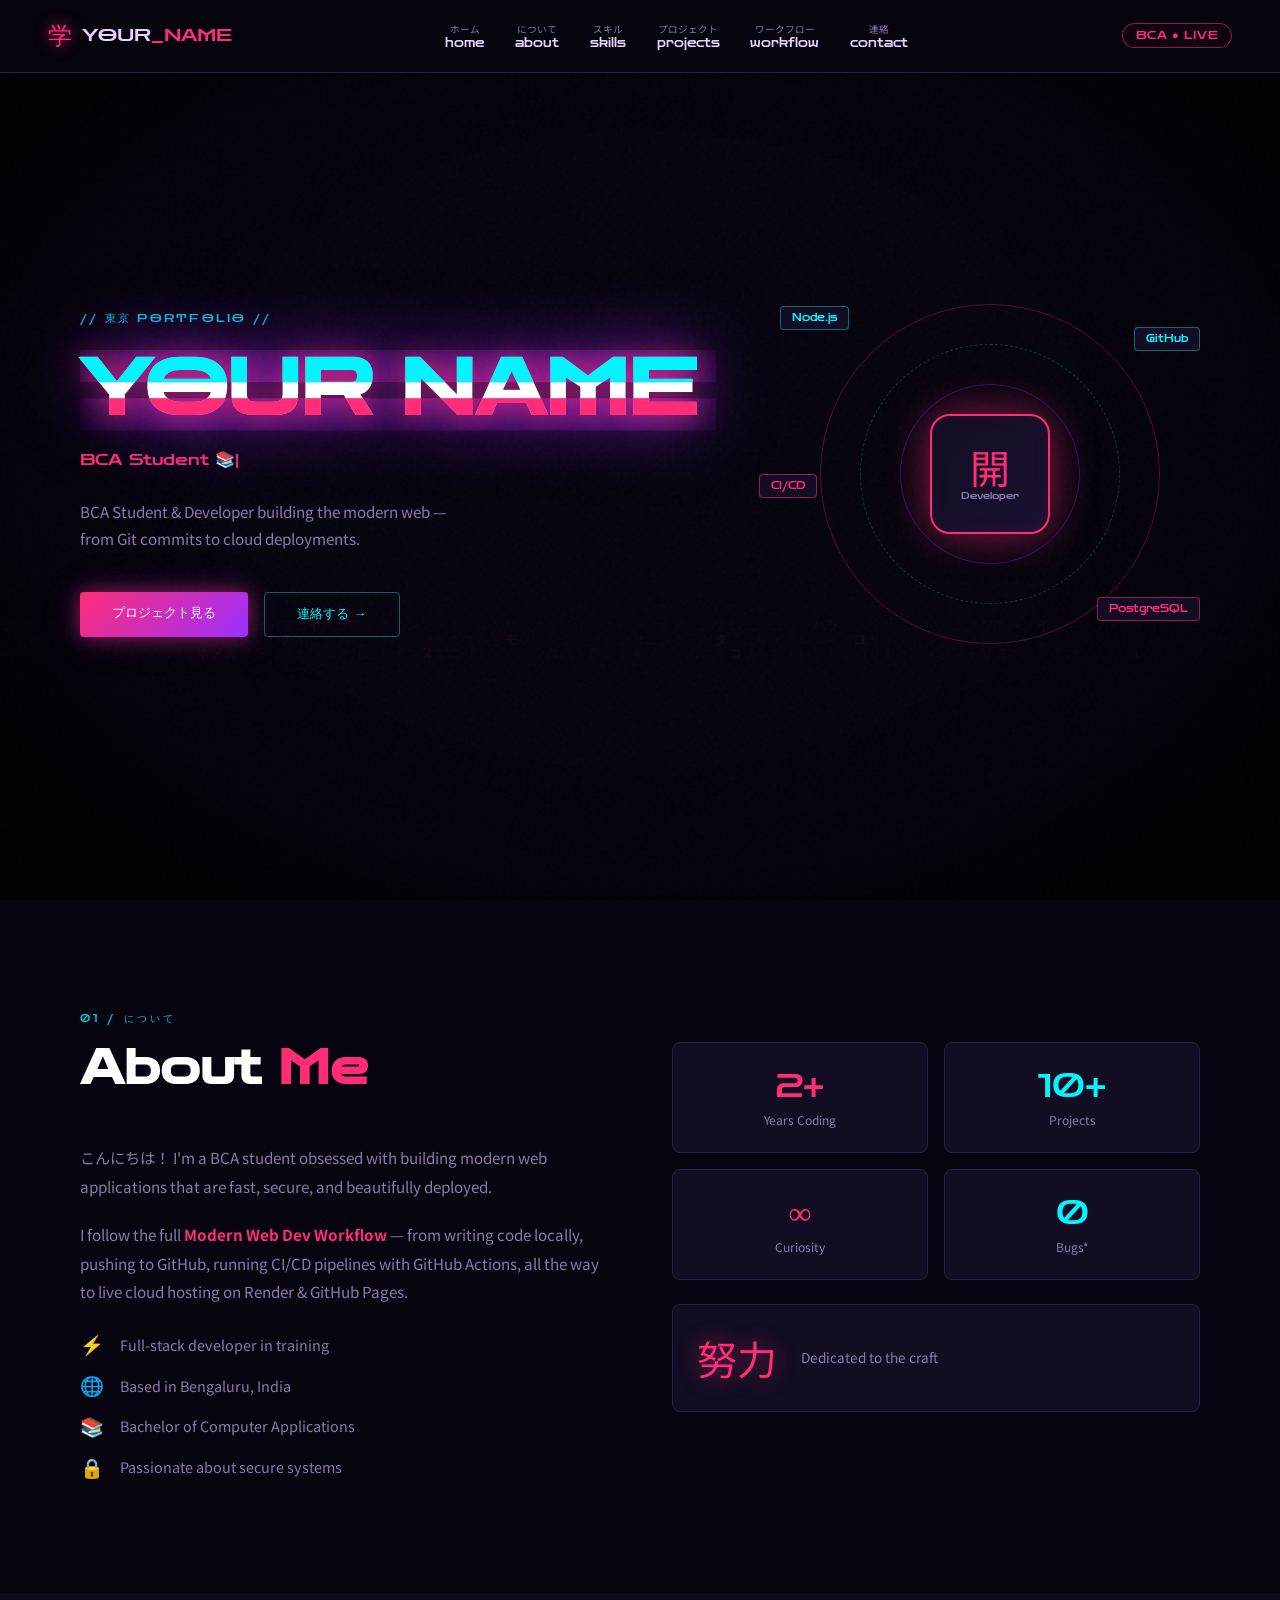
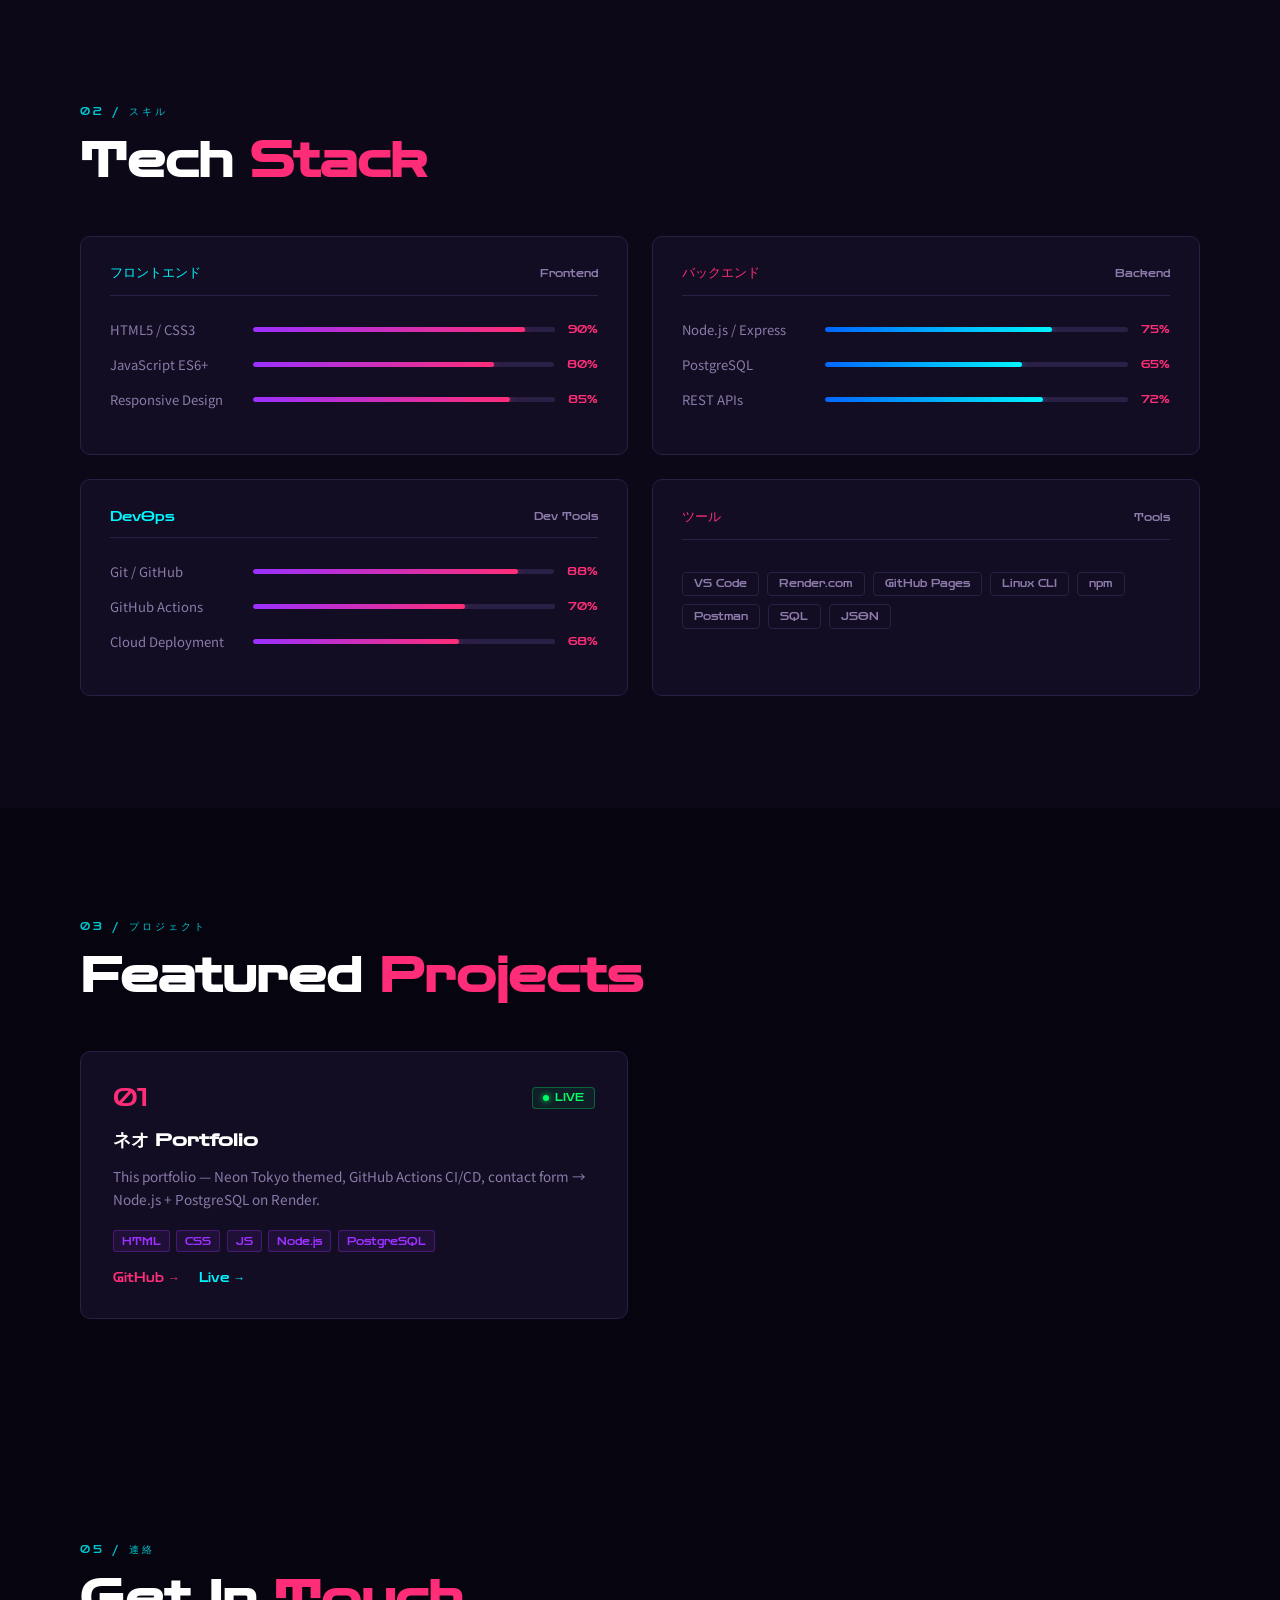
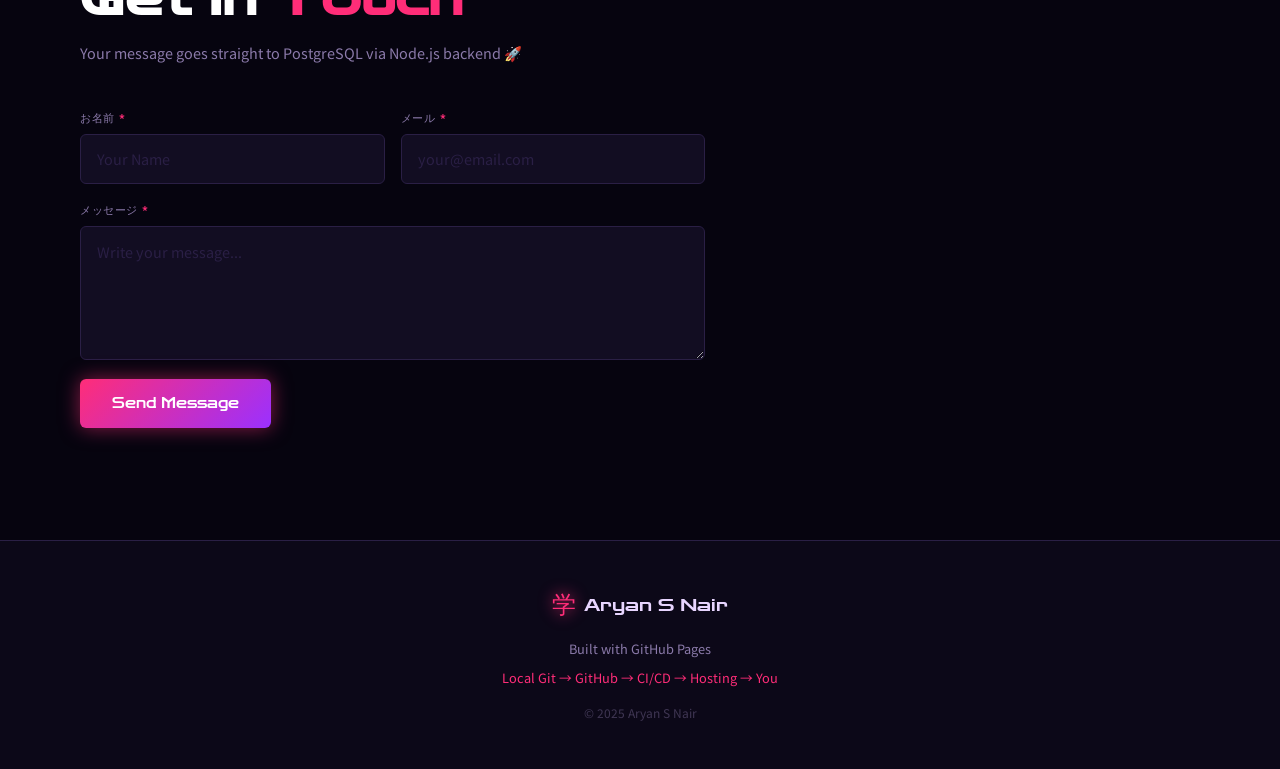
==== commit 8b6f4767: "fix conflict and CI" ====
--- a/index.html
+++ b/index.html
@@ -3,7 +3,7 @@
 <head>
   <meta charset="UTF-8"/>
   <meta name="viewport" content="width=device-width, initial-scale=1.0"/>
-  <title>YOUR NAME — Portfolio</title>
+  <title>Aryan S Nair — Portfolio</title>
   <link rel="preconnect" href="https://fonts.googleapis.com">
   <link href="https://fonts.googleapis.com/css2?family=Noto+Sans+JP:wght@300;400;700&family=Zen+Dots&family=Sawarabi+Gothic&display=swap" rel="stylesheet">
   <link rel="stylesheet" href="style.css"/>
@@ -31,7 +31,7 @@
     <div class="nav-pill">BCA <span class="pink">●</span> LIVE</div>
   </nav>
 
-  <!-- ═══════════ HERO ═══════════ -->
+  <!-- HERO -->
   <section id="hero">
     <div class="hero-left">
       <div class="glitch-tag">// 東京 PORTFOLIO //</div>
@@ -62,7 +62,7 @@
     </div>
   </section>
 
-  <!-- ═══════════ ABOUT ═══════════ -->
+  <!-- ABOUT -->
   <section id="about" class="section">
     <div class="sec-label">01 / について</div>
     <div class="about-wrap">
@@ -92,7 +92,7 @@
     </div>
   </section>
 
-  <!-- ═══════════ SKILLS ═══════════ -->
+  <!-- SKILLS -->
   <section id="skills" class="section alt">
     <div class="sec-label">02 / スキル</div>
     <h2 class="sec-title">Tech <span class="pink">Stack</span></h2>
@@ -126,7 +126,7 @@
     </div>
   </section>
 
-  <!-- ═══════════ PROJECTS ═══════════ -->
+  <!-- PROJECTS -->
   <section id="projects" class="section">
     <div class="sec-label">03 / プロジェクト</div>
     <h2 class="sec-title">Featured <span class="pink">Projects</span></h2>
@@ -138,71 +138,10 @@
         <div class="p-stack"><span>HTML</span><span>CSS</span><span>JS</span><span>Node.js</span><span>PostgreSQL</span></div>
         <div class="p-links"><a href="#" class="pl pink">GitHub →</a><a href="#" class="pl cyan">Live →</a></div>
       </div>
-      <div class="proj-card">
-        <div class="proj-top"><span class="proj-num cyan">02</span><span class="badge-wip"><span class="dy"></span>WIP</span></div>
-        <h3>SecureNotes App</h3>
-        <p>Encrypted note-taking with JWT authentication, bcrypt hashing, and a secure REST API backend.</p>
-        <div class="p-stack"><span>Express</span><span>JWT</span><span>bcrypt</span><span>PostgreSQL</span></div>
-        <div class="p-links"><a href="#" class="pl pink">GitHub →</a></div>
-      </div>
-      <div class="proj-card">
-        <div class="proj-top"><span class="proj-num pink">03</span><span class="badge-live"><span class="dg"></span>LIVE</span></div>
-        <h3>Quiz Battle Arena</h3>
-        <p>Real-time multiplayer quiz game with WebSockets. Scores tracked in a PostgreSQL leaderboard.</p>
-        <div class="p-stack"><span>WebSockets</span><span>Node.js</span><span>SQL</span></div>
-        <div class="p-links"><a href="#" class="pl pink">GitHub →</a><a href="#" class="pl cyan">Live →</a></div>
-      </div>
-      <div class="proj-card add-card">
-        <span class="add-plus">+</span>
-        <p>Add your project — edit <code>index.html</code></p>
-      </div>
     </div>
   </section>
 
-  <!-- ═══════════ WORKFLOW ═══════════ -->
-  <section id="workflow" class="section alt">
-    <div class="sec-label">04 / ワークフロー</div>
-    <h2 class="sec-title">HOD's <span class="pink">Workflow</span></h2>
-    <p class="wf-sub">Modern Web Development Pipeline — exactly as implemented in this portfolio</p>
-    <div class="wf-flow">
-      <div class="wf-step">
-        <div class="wf-icon pg">💻</div>
-        <div class="wf-name">Local Git Repo</div>
-        <div class="wf-desc">Write code in VS Code. Stage &amp; commit with Git locally.</div>
-        <code>git commit -m "feat"</code>
-      </div>
-      <div class="wf-arr">⟶</div>
-      <div class="wf-step">
-        <div class="wf-icon cg">🐙</div>
-        <div class="wf-name">GitHub</div>
-        <div class="wf-desc">Push to remote. Triggers the CI/CD pipeline automatically.</div>
-        <code>git push origin main</code>
-      </div>
-      <div class="wf-arr">⟶</div>
-      <div class="wf-step">
-        <div class="wf-icon pg">⚙️</div>
-        <div class="wf-name">CI/CD Pipeline</div>
-        <div class="wf-desc">GitHub Actions runs tests &amp; linting on every push.</div>
-        <code>.github/workflows/ci.yml</code>
-      </div>
-      <div class="wf-arr">⟶</div>
-      <div class="wf-step">
-        <div class="wf-icon cg">☁️</div>
-        <div class="wf-name">Hosting</div>
-        <div class="wf-desc">Frontend → GitHub Pages. Backend + DB → Render.com.</div>
-        <code>Auto-deploy on merge</code>
-      </div>
-      <div class="wf-arr">⟶</div>
-      <div class="wf-step">
-        <div class="wf-icon pg">🌐</div>
-        <div class="wf-name">Web Browser</div>
-        <div class="wf-desc">Users visit your live site. Form → Backend → PostgreSQL.</div>
-        <code>yourname.github.io</code>
-      </div>
-    </div>
-  </section>
-
-  <!-- ═══════════ CONTACT ═══════════ -->
+  <!-- CONTACT -->
   <section id="contact" class="section">
     <div class="sec-label">05 / 連絡</div>
     <h2 class="sec-title">Get In <span class="pink">Touch</span></h2>
@@ -220,42 +159,26 @@
           </div>
         </div>
         <div class="fg">
-          <label>件名</label>
-          <input type="text" id="fsubject" placeholder="Subject"/>
-        </div>
-        <div class="fg">
           <label>メッセージ <span class="pink">*</span></label>
           <textarea id="fmessage" rows="5" placeholder="Write your message..." required></textarea>
         </div>
         <button type="submit" id="submit-btn">
-          <span id="btn-text">送信する → Send Message</span>
+          <span id="btn-text">Send Message</span>
         </button>
         <div id="form-status"></div>
       </form>
-      <div class="contact-side">
-        <div class="ci-card">
-          <div class="ci-title">Find me online</div>
-          <a href="https://github.com/yourusername" class="ci-link" target="_blank"><span>🐙</span> github.com/yourusername</a>
-          <a href="mailto:you@email.com" class="ci-link"><span>✉️</span> you@email.com</a>
-          <a href="https://linkedin.com/in/yourusername" class="ci-link" target="_blank"><span>💼</span> LinkedIn</a>
-        </div>
-        <div class="kanji-art">
-          <span>繋</span>
-          <p>Connection</p>
-        </div>
-      </div>
     </div>
   </section>
 
   <footer>
     <div class="footer-in">
-      <div class="footer-brand"><span class="kanji-logo">学</span> YOUR NAME</div>
-      <p>Built with 💜 · GitHub Pages + Render.com</p>
+      <div class="footer-brand"><span class="kanji-logo">学</span> Aryan S Nair</div>
+      <p>Built with GitHub Pages</p>
       <p class="pink">Local Git → GitHub → CI/CD → Hosting → You</p>
-      <p style="opacity:.4;font-size:.75rem;margin-top:.5rem">© 2025 YOUR NAME. BCA Student.</p>
+      <p style="opacity:.4;font-size:.75rem;margin-top:.5rem">© 2025 Aryan S Nair</p>
     </div>
   </footer>
 
   <script src="script.js"></script>
 </body>
-</html>
+</html>
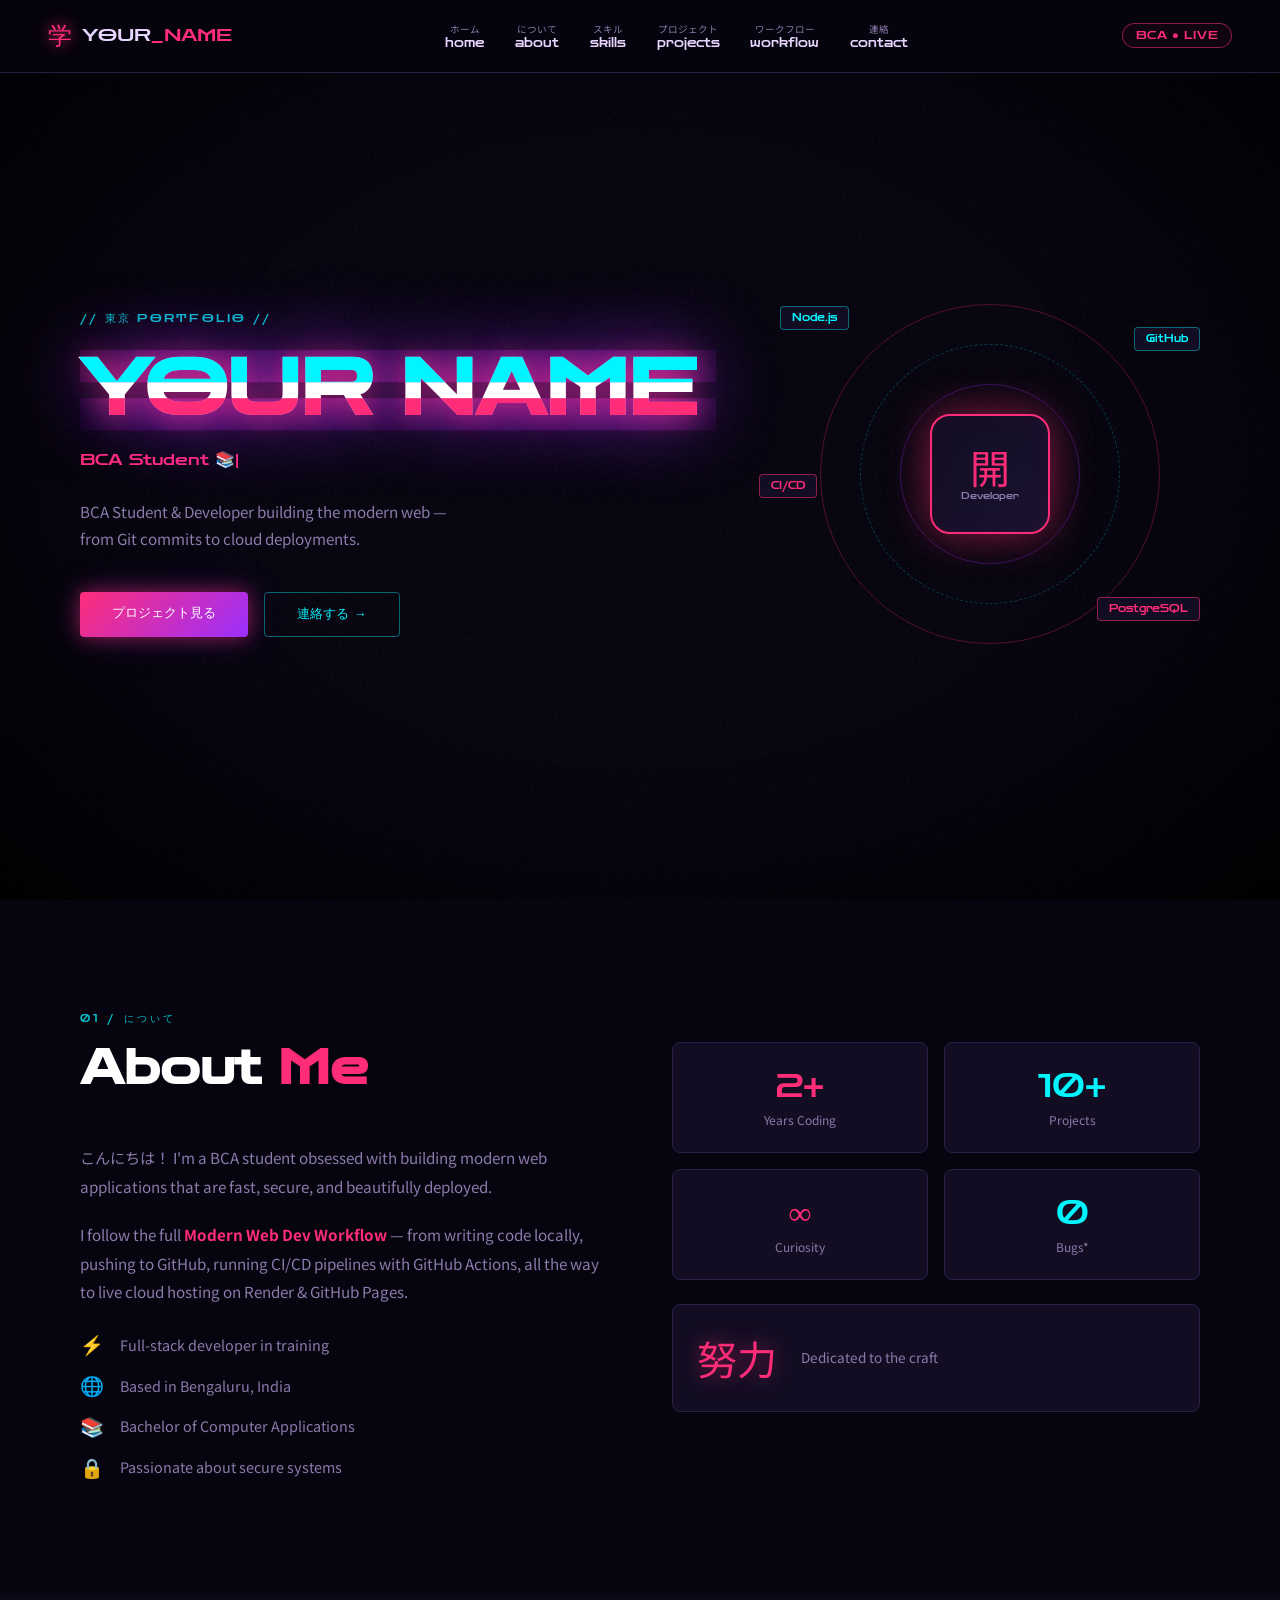
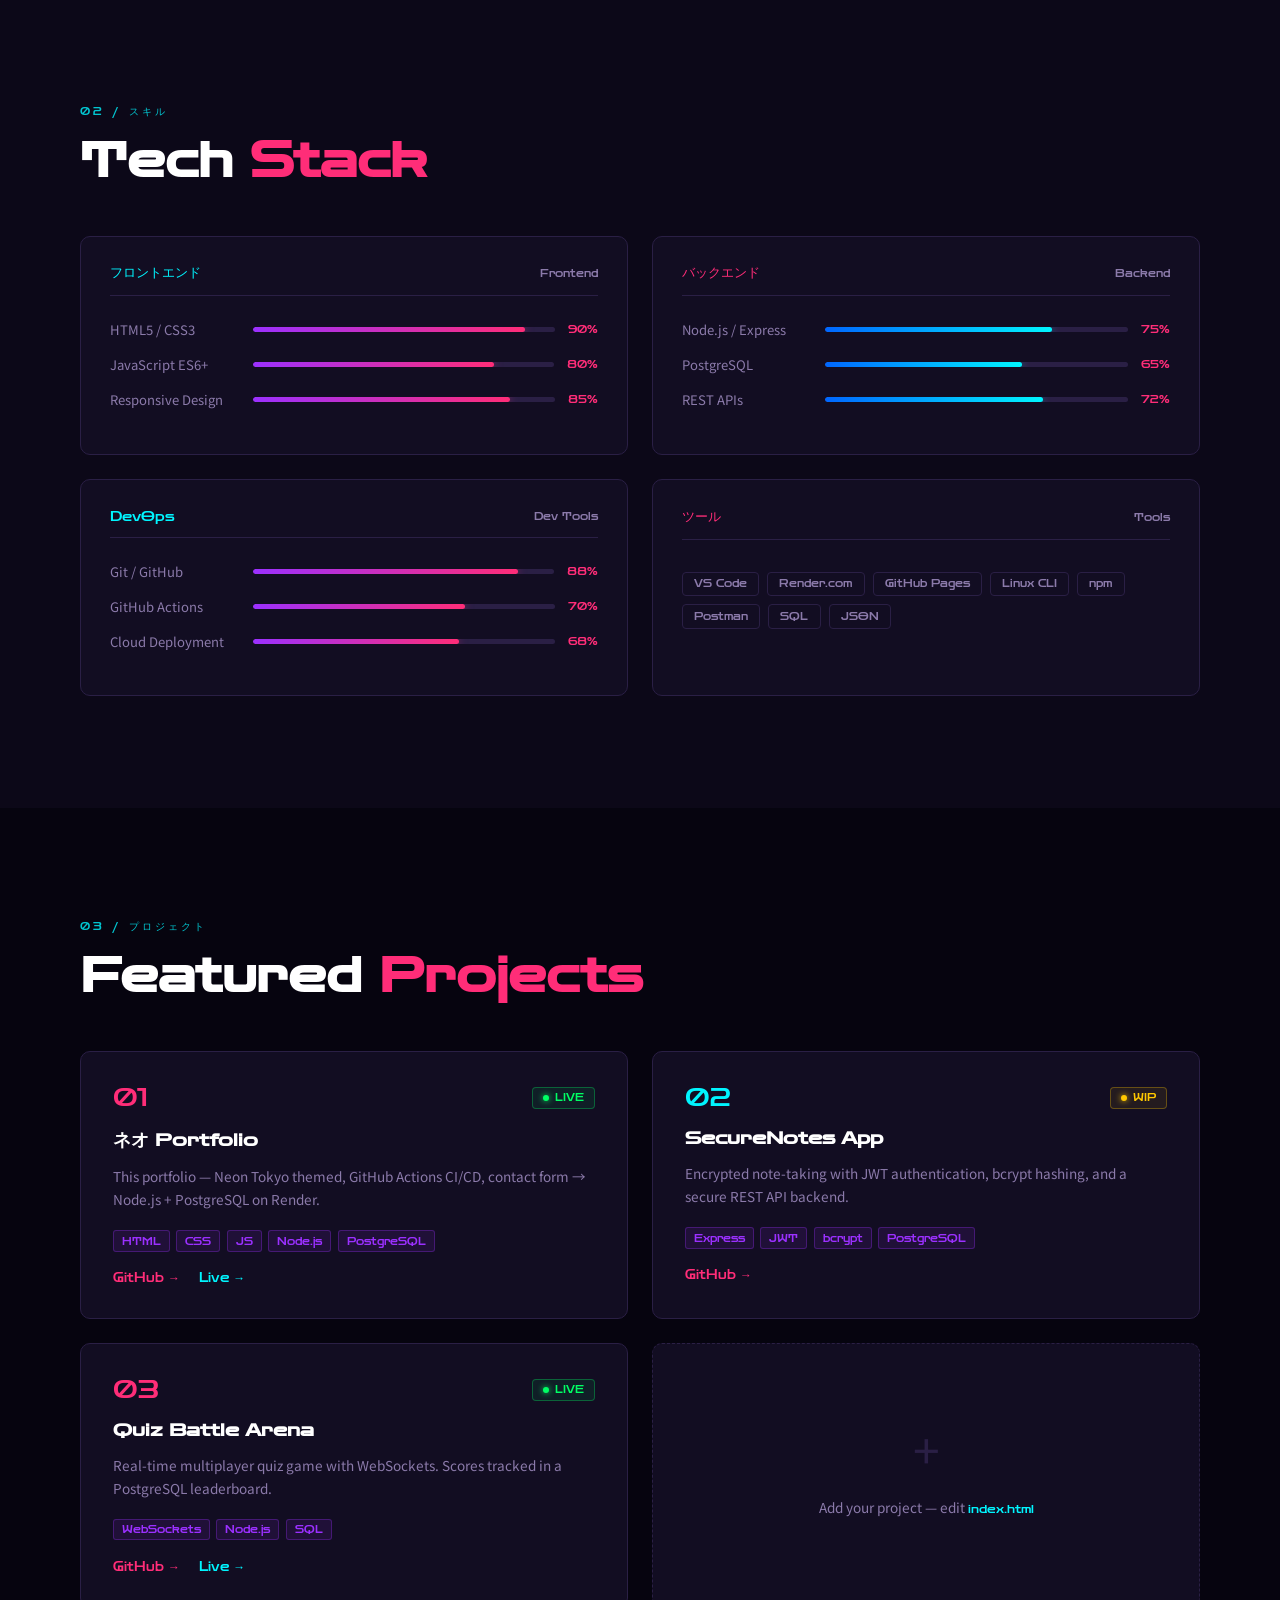
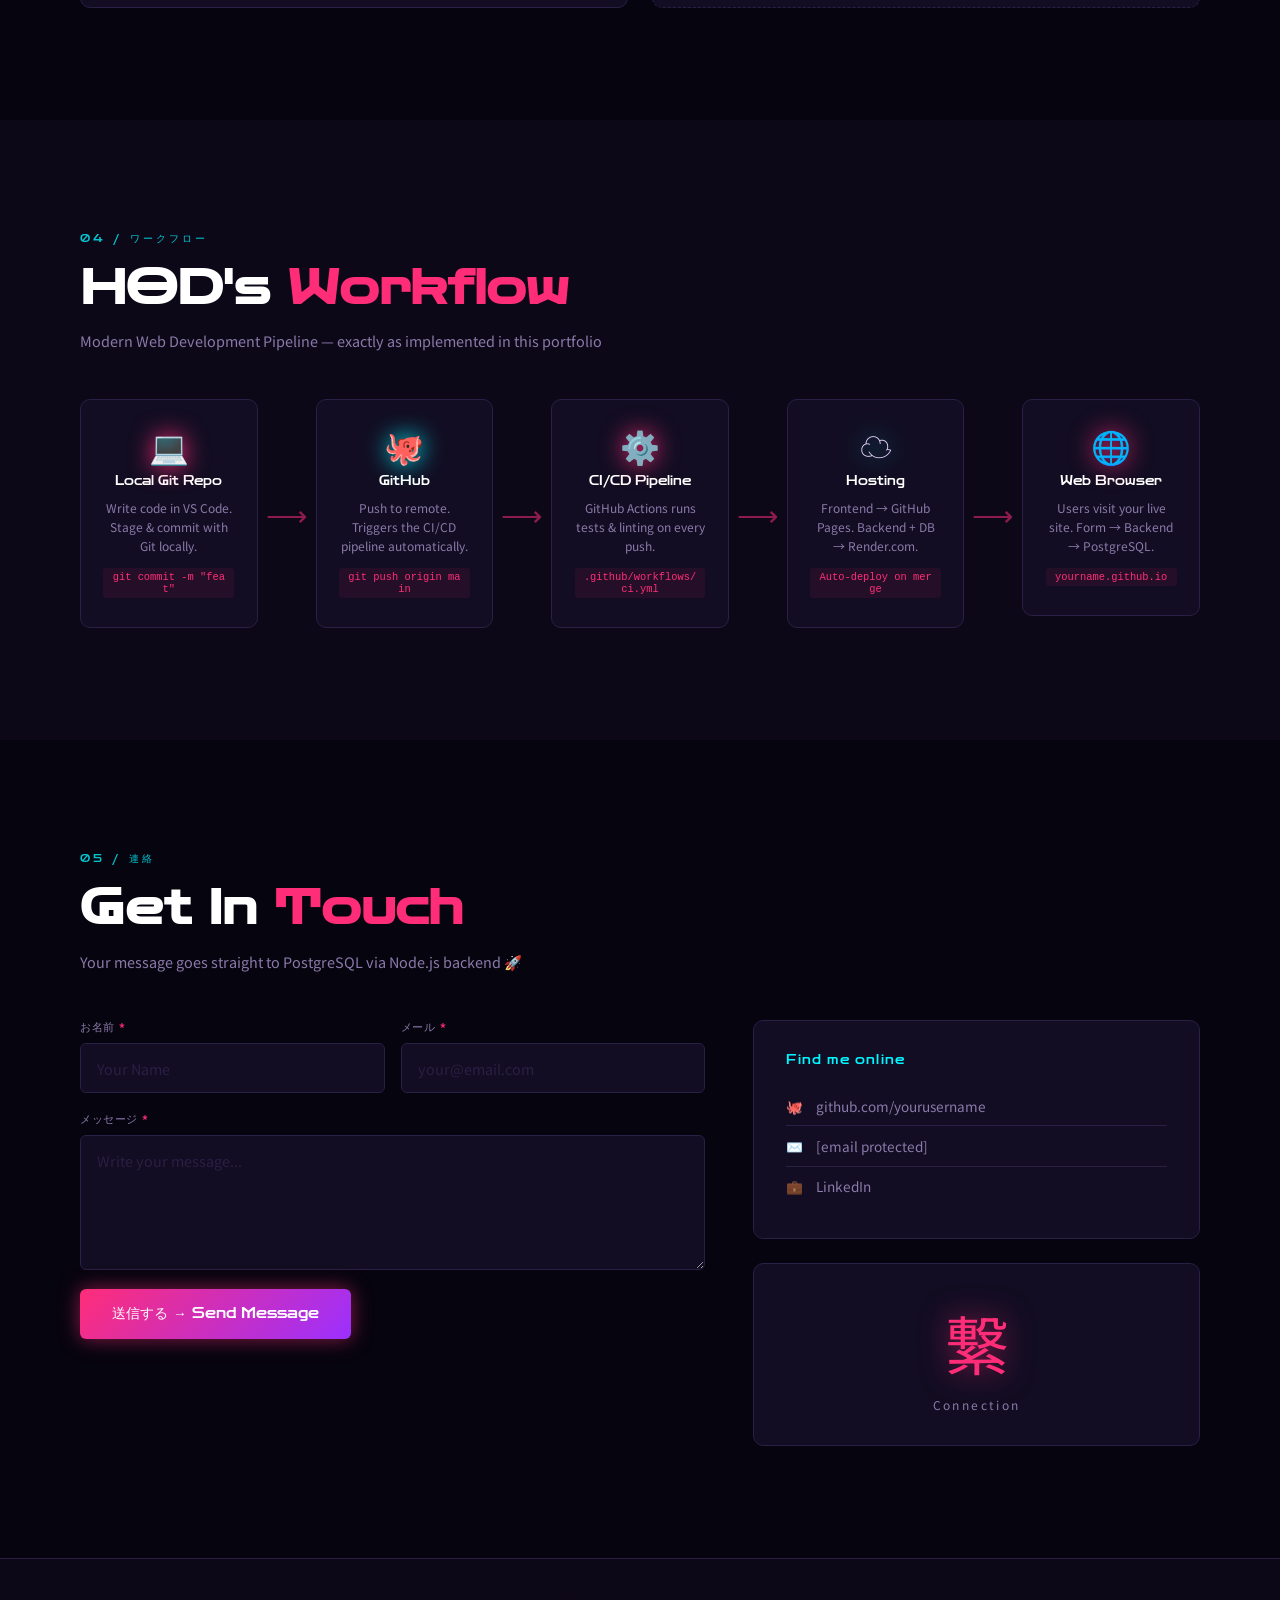
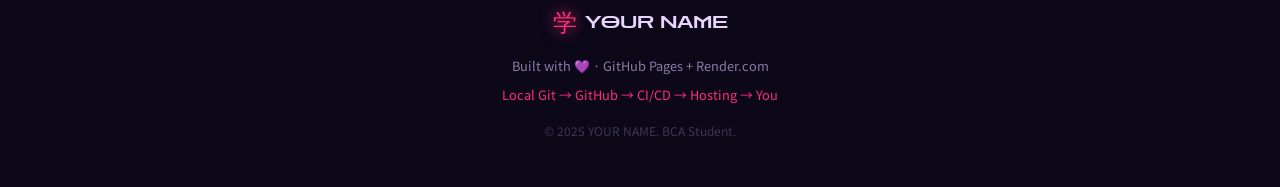
==== commit b1ee27c0: "fix: connect contact form to backend" ====
--- a/index.html
+++ b/index.html
@@ -3,7 +3,7 @@
 <head>
   <meta charset="UTF-8"/>
   <meta name="viewport" content="width=device-width, initial-scale=1.0"/>
-  <title>Aryan S Nair — Portfolio</title>
+  <title>YOUR NAME — Portfolio</title>
   <link rel="preconnect" href="https://fonts.googleapis.com">
   <link href="https://fonts.googleapis.com/css2?family=Noto+Sans+JP:wght@300;400;700&family=Zen+Dots&family=Sawarabi+Gothic&display=swap" rel="stylesheet">
   <link rel="stylesheet" href="style.css"/>
@@ -31,7 +31,7 @@
     <div class="nav-pill">BCA <span class="pink">●</span> LIVE</div>
   </nav>
 
-  <!-- HERO -->
+  <!-- ═══════════ HERO ═══════════ -->
   <section id="hero">
     <div class="hero-left">
       <div class="glitch-tag">// 東京 PORTFOLIO //</div>
@@ -62,7 +62,7 @@
     </div>
   </section>
 
-  <!-- ABOUT -->
+  <!-- ═══════════ ABOUT ═══════════ -->
   <section id="about" class="section">
     <div class="sec-label">01 / について</div>
     <div class="about-wrap">
@@ -92,7 +92,7 @@
     </div>
   </section>
 
-  <!-- SKILLS -->
+  <!-- ═══════════ SKILLS ═══════════ -->
   <section id="skills" class="section alt">
     <div class="sec-label">02 / スキル</div>
     <h2 class="sec-title">Tech <span class="pink">Stack</span></h2>
@@ -126,7 +126,7 @@
     </div>
   </section>
 
-  <!-- PROJECTS -->
+  <!-- ═══════════ PROJECTS ═══════════ -->
   <section id="projects" class="section">
     <div class="sec-label">03 / プロジェクト</div>
     <h2 class="sec-title">Featured <span class="pink">Projects</span></h2>
@@ -138,10 +138,71 @@
         <div class="p-stack"><span>HTML</span><span>CSS</span><span>JS</span><span>Node.js</span><span>PostgreSQL</span></div>
         <div class="p-links"><a href="#" class="pl pink">GitHub →</a><a href="#" class="pl cyan">Live →</a></div>
       </div>
-    </div>
-  </section>
-
-  <!-- CONTACT -->
+      <div class="proj-card">
+        <div class="proj-top"><span class="proj-num cyan">02</span><span class="badge-wip"><span class="dy"></span>WIP</span></div>
+        <h3>SecureNotes App</h3>
+        <p>Encrypted note-taking with JWT authentication, bcrypt hashing, and a secure REST API backend.</p>
+        <div class="p-stack"><span>Express</span><span>JWT</span><span>bcrypt</span><span>PostgreSQL</span></div>
+        <div class="p-links"><a href="#" class="pl pink">GitHub →</a></div>
+      </div>
+      <div class="proj-card">
+        <div class="proj-top"><span class="proj-num pink">03</span><span class="badge-live"><span class="dg"></span>LIVE</span></div>
+        <h3>Quiz Battle Arena</h3>
+        <p>Real-time multiplayer quiz game with WebSockets. Scores tracked in a PostgreSQL leaderboard.</p>
+        <div class="p-stack"><span>WebSockets</span><span>Node.js</span><span>SQL</span></div>
+        <div class="p-links"><a href="#" class="pl pink">GitHub →</a><a href="#" class="pl cyan">Live →</a></div>
+      </div>
+      <div class="proj-card add-card">
+        <span class="add-plus">+</span>
+        <p>Add your project — edit <code>index.html</code></p>
+      </div>
+    </div>
+  </section>
+
+  <!-- ═══════════ WORKFLOW ═══════════ -->
+  <section id="workflow" class="section alt">
+    <div class="sec-label">04 / ワークフロー</div>
+    <h2 class="sec-title">HOD's <span class="pink">Workflow</span></h2>
+    <p class="wf-sub">Modern Web Development Pipeline — exactly as implemented in this portfolio</p>
+    <div class="wf-flow">
+      <div class="wf-step">
+        <div class="wf-icon pg">💻</div>
+        <div class="wf-name">Local Git Repo</div>
+        <div class="wf-desc">Write code in VS Code. Stage &amp; commit with Git locally.</div>
+        <code>git commit -m "feat"</code>
+      </div>
+      <div class="wf-arr">⟶</div>
+      <div class="wf-step">
+        <div class="wf-icon cg">🐙</div>
+        <div class="wf-name">GitHub</div>
+        <div class="wf-desc">Push to remote. Triggers the CI/CD pipeline automatically.</div>
+        <code>git push origin main</code>
+      </div>
+      <div class="wf-arr">⟶</div>
+      <div class="wf-step">
+        <div class="wf-icon pg">⚙️</div>
+        <div class="wf-name">CI/CD Pipeline</div>
+        <div class="wf-desc">GitHub Actions runs tests &amp; linting on every push.</div>
+        <code>.github/workflows/ci.yml</code>
+      </div>
+      <div class="wf-arr">⟶</div>
+      <div class="wf-step">
+        <div class="wf-icon cg">☁️</div>
+        <div class="wf-name">Hosting</div>
+        <div class="wf-desc">Frontend → GitHub Pages. Backend + DB → Render.com.</div>
+        <code>Auto-deploy on merge</code>
+      </div>
+      <div class="wf-arr">⟶</div>
+      <div class="wf-step">
+        <div class="wf-icon pg">🌐</div>
+        <div class="wf-name">Web Browser</div>
+        <div class="wf-desc">Users visit your live site. Form → Backend → PostgreSQL.</div>
+        <code>yourname.github.io</code>
+      </div>
+    </div>
+  </section>
+
+  <!-- ═══════════ CONTACT ═══════════ -->
   <section id="contact" class="section">
     <div class="sec-label">05 / 連絡</div>
     <h2 class="sec-title">Get In <span class="pink">Touch</span></h2>
@@ -163,19 +224,31 @@
           <textarea id="fmessage" rows="5" placeholder="Write your message..." required></textarea>
         </div>
         <button type="submit" id="submit-btn">
-          <span id="btn-text">Send Message</span>
+          <span id="btn-text">送信する → Send Message</span>
         </button>
         <div id="form-status"></div>
       </form>
+      <div class="contact-side">
+        <div class="ci-card">
+          <div class="ci-title">Find me online</div>
+          <a href="https://github.com/yourusername" class="ci-link" target="_blank"><span>🐙</span> github.com/yourusername</a>
+          <a href="/cdn-cgi/l/email-protection#dca5b3a99cb9b1bdb5b0f2bfb3b1" class="ci-link"><span>✉️</span> <span class="__cf_email__" data-cfemail="9ee7f1ebdefbf3fff7f2b0fdf1f3">[email&#160;protected]</span></a>
+          <a href="https://linkedin.com/in/yourusername" class="ci-link" target="_blank"><span>💼</span> LinkedIn</a>
+        </div>
+        <div class="kanji-art">
+          <span>繋</span>
+          <p>Connection</p>
+        </div>
+      </div>
     </div>
   </section>
 
   <footer>
     <div class="footer-in">
-      <div class="footer-brand"><span class="kanji-logo">学</span> Aryan S Nair</div>
-      <p>Built with GitHub Pages</p>
+      <div class="footer-brand"><span class="kanji-logo">学</span> YOUR NAME</div>
+      <p>Built with 💜 · GitHub Pages + Render.com</p>
       <p class="pink">Local Git → GitHub → CI/CD → Hosting → You</p>
-      <p style="opacity:.4;font-size:.75rem;margin-top:.5rem">© 2025 Aryan S Nair</p>
+      <p style="opacity:.4;font-size:.75rem;margin-top:.5rem">© 2025 YOUR NAME. BCA Student.</p>
     </div>
   </footer>
 
--- a/style.css
+++ b/style.css
@@ -581,4 +581,4 @@
   .contact-wrap { grid-template-columns: 1fr; }
   .form-row { grid-template-columns: 1fr; }
   footer { padding: 2rem; }
-}
+}
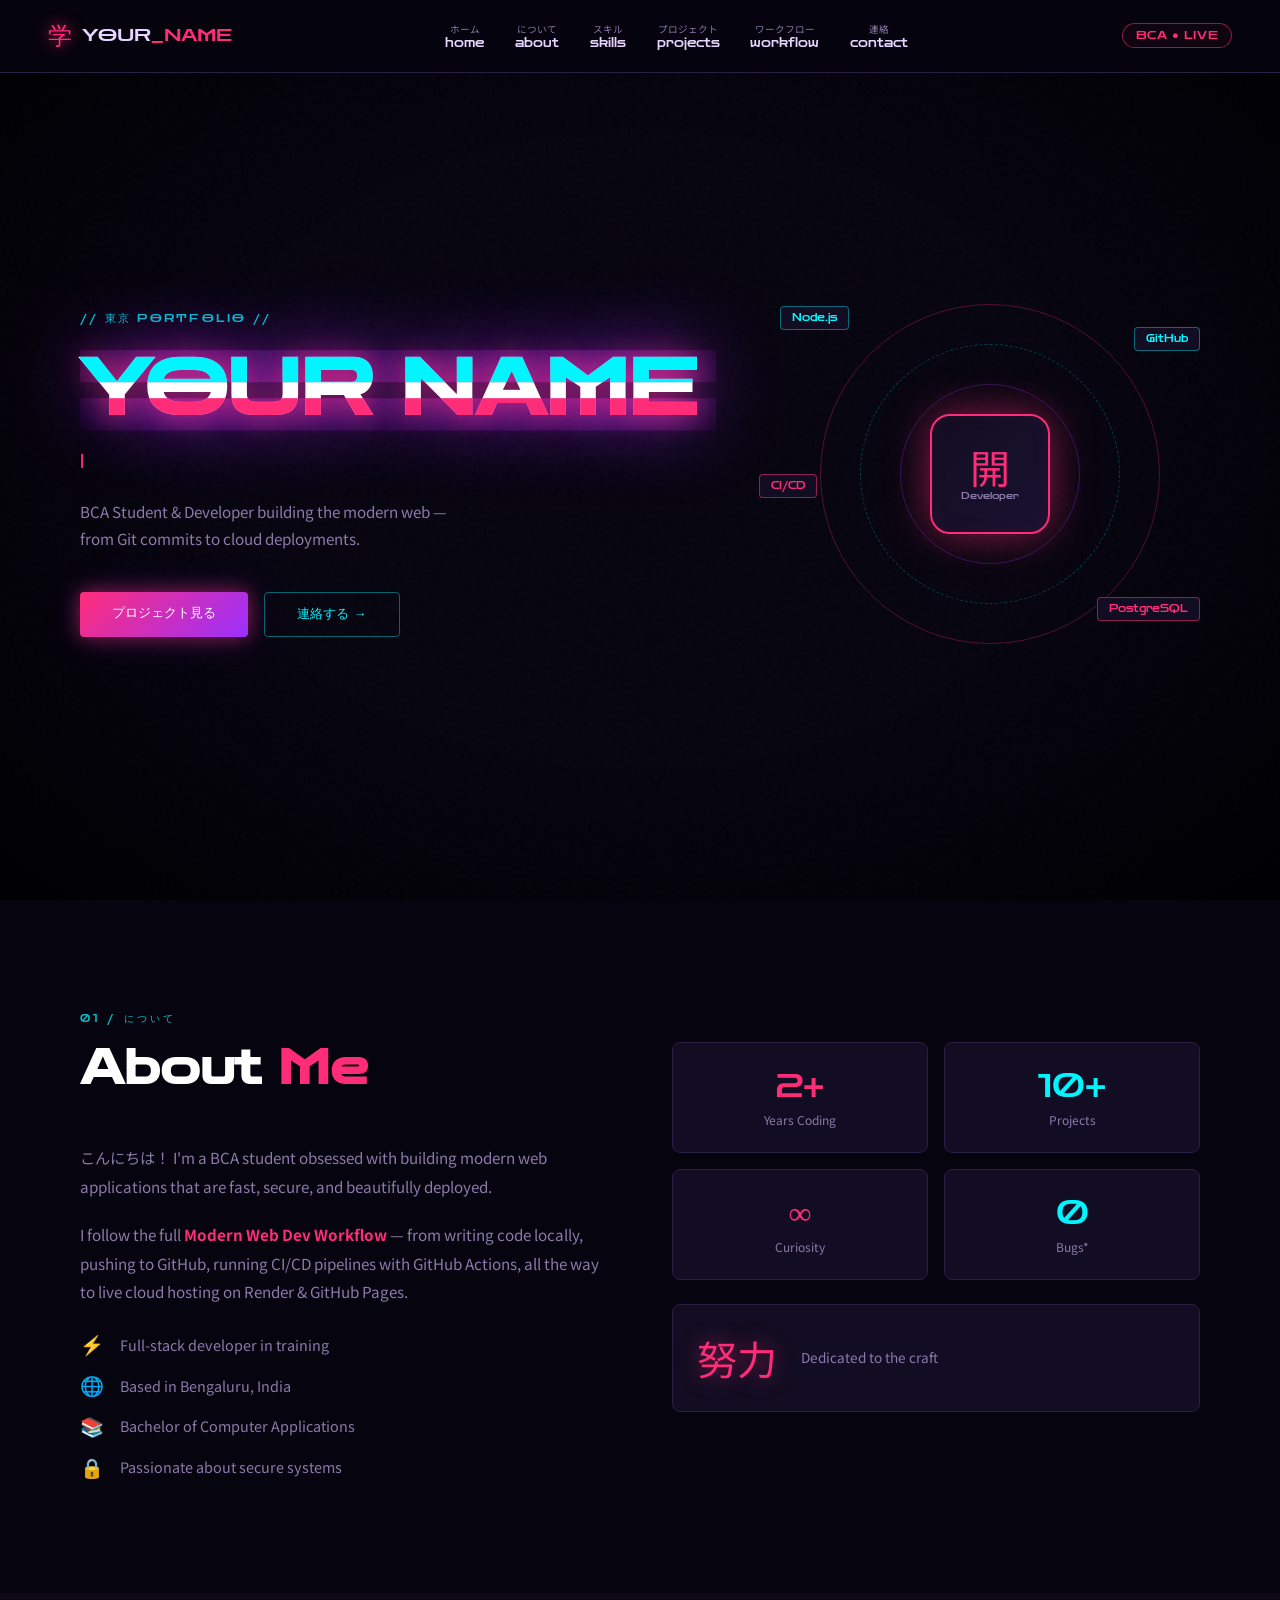
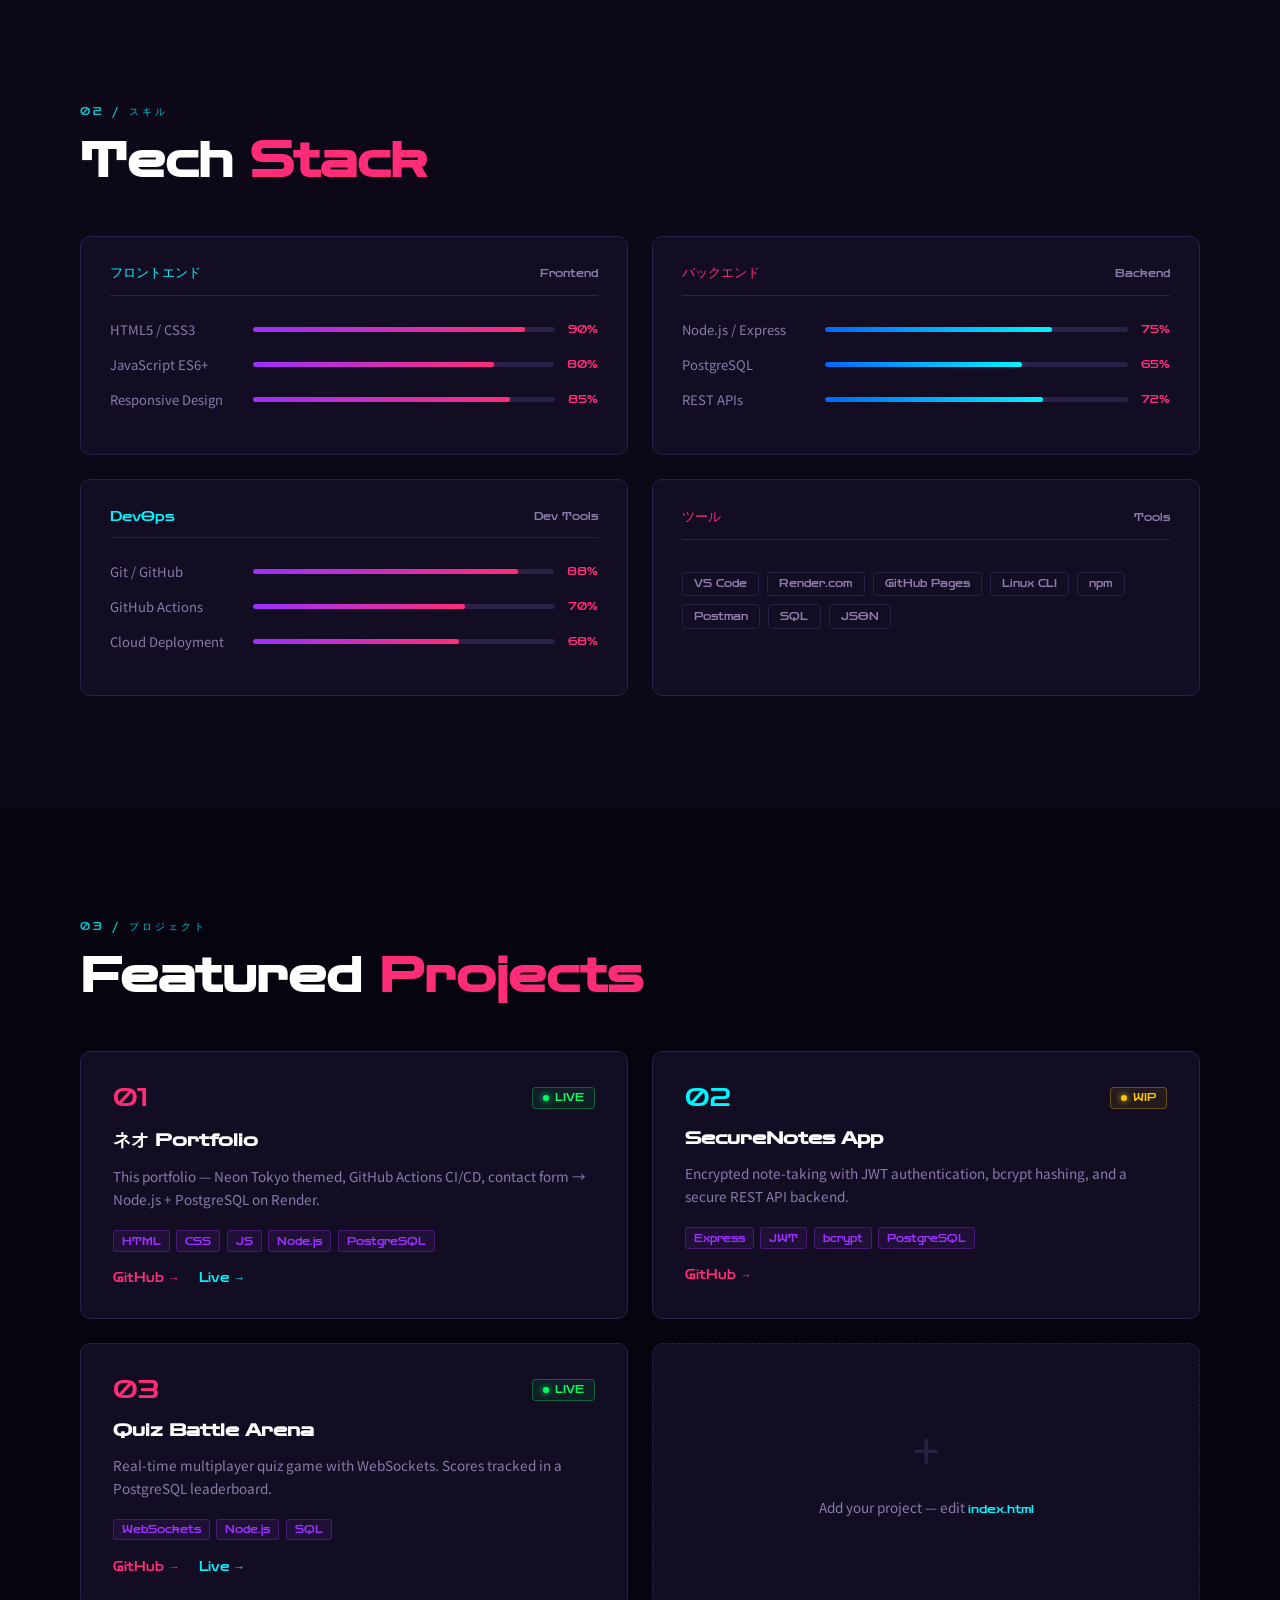
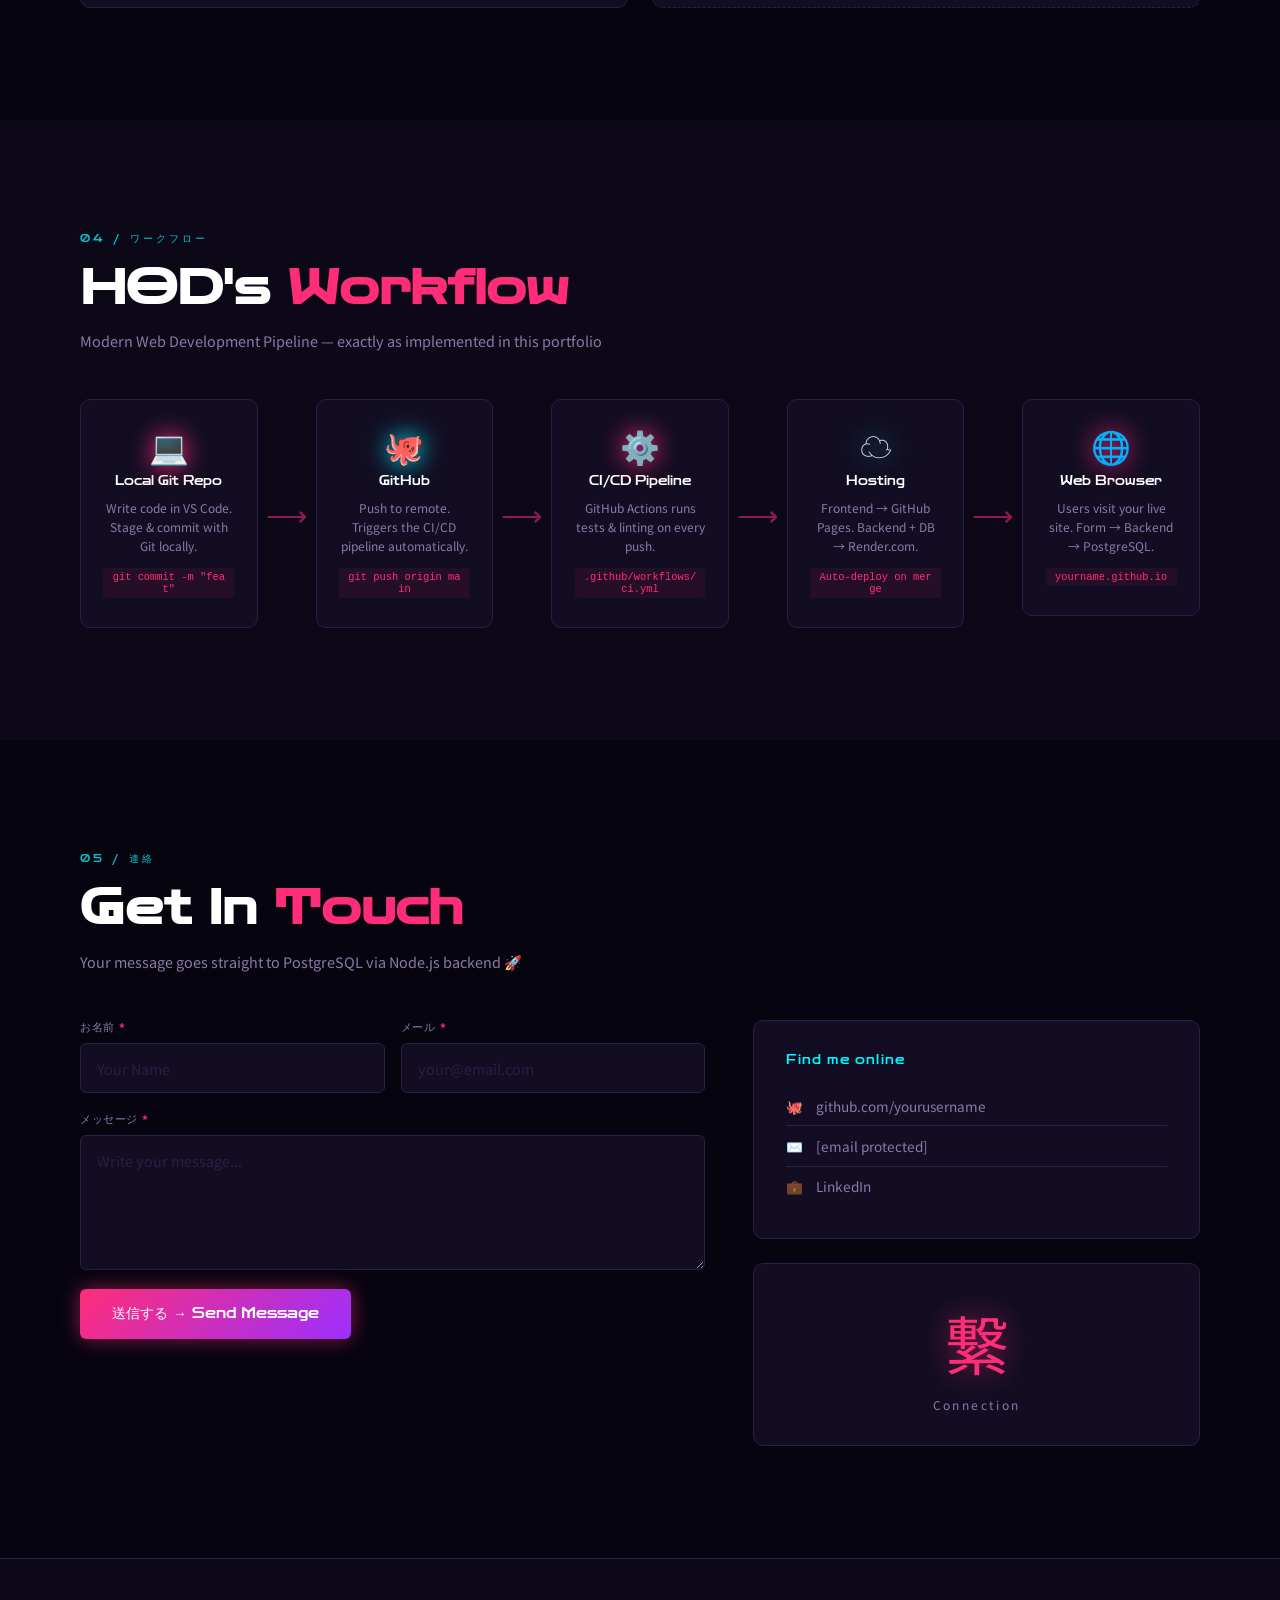
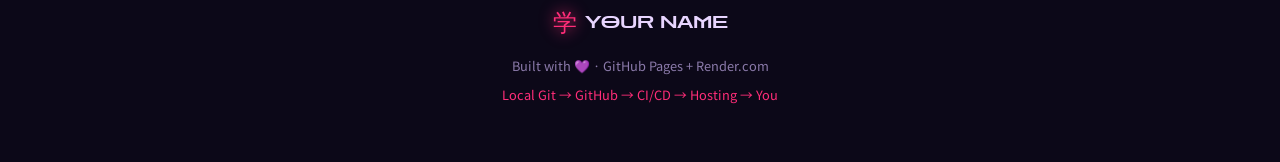
==== commit 737ec03b: "update: personal details and projects" ====
--- a/index.html
+++ b/index.html
@@ -248,10 +248,6 @@
       <div class="footer-brand"><span class="kanji-logo">学</span> YOUR NAME</div>
       <p>Built with 💜 · GitHub Pages + Render.com</p>
       <p class="pink">Local Git → GitHub → CI/CD → Hosting → You</p>
-      <p style="opacity:.4;font-size:.75rem;margin-top:.5rem">© 2025 YOUR NAME. BCA Student.</p>
-    </div>
-  </footer>
-
-  <script src="script.js"></script>
+      <p style="opacity:.4;font-size:.75rem;margin-  <script src="script.js"></script>
 </body>
-</html>+</html>
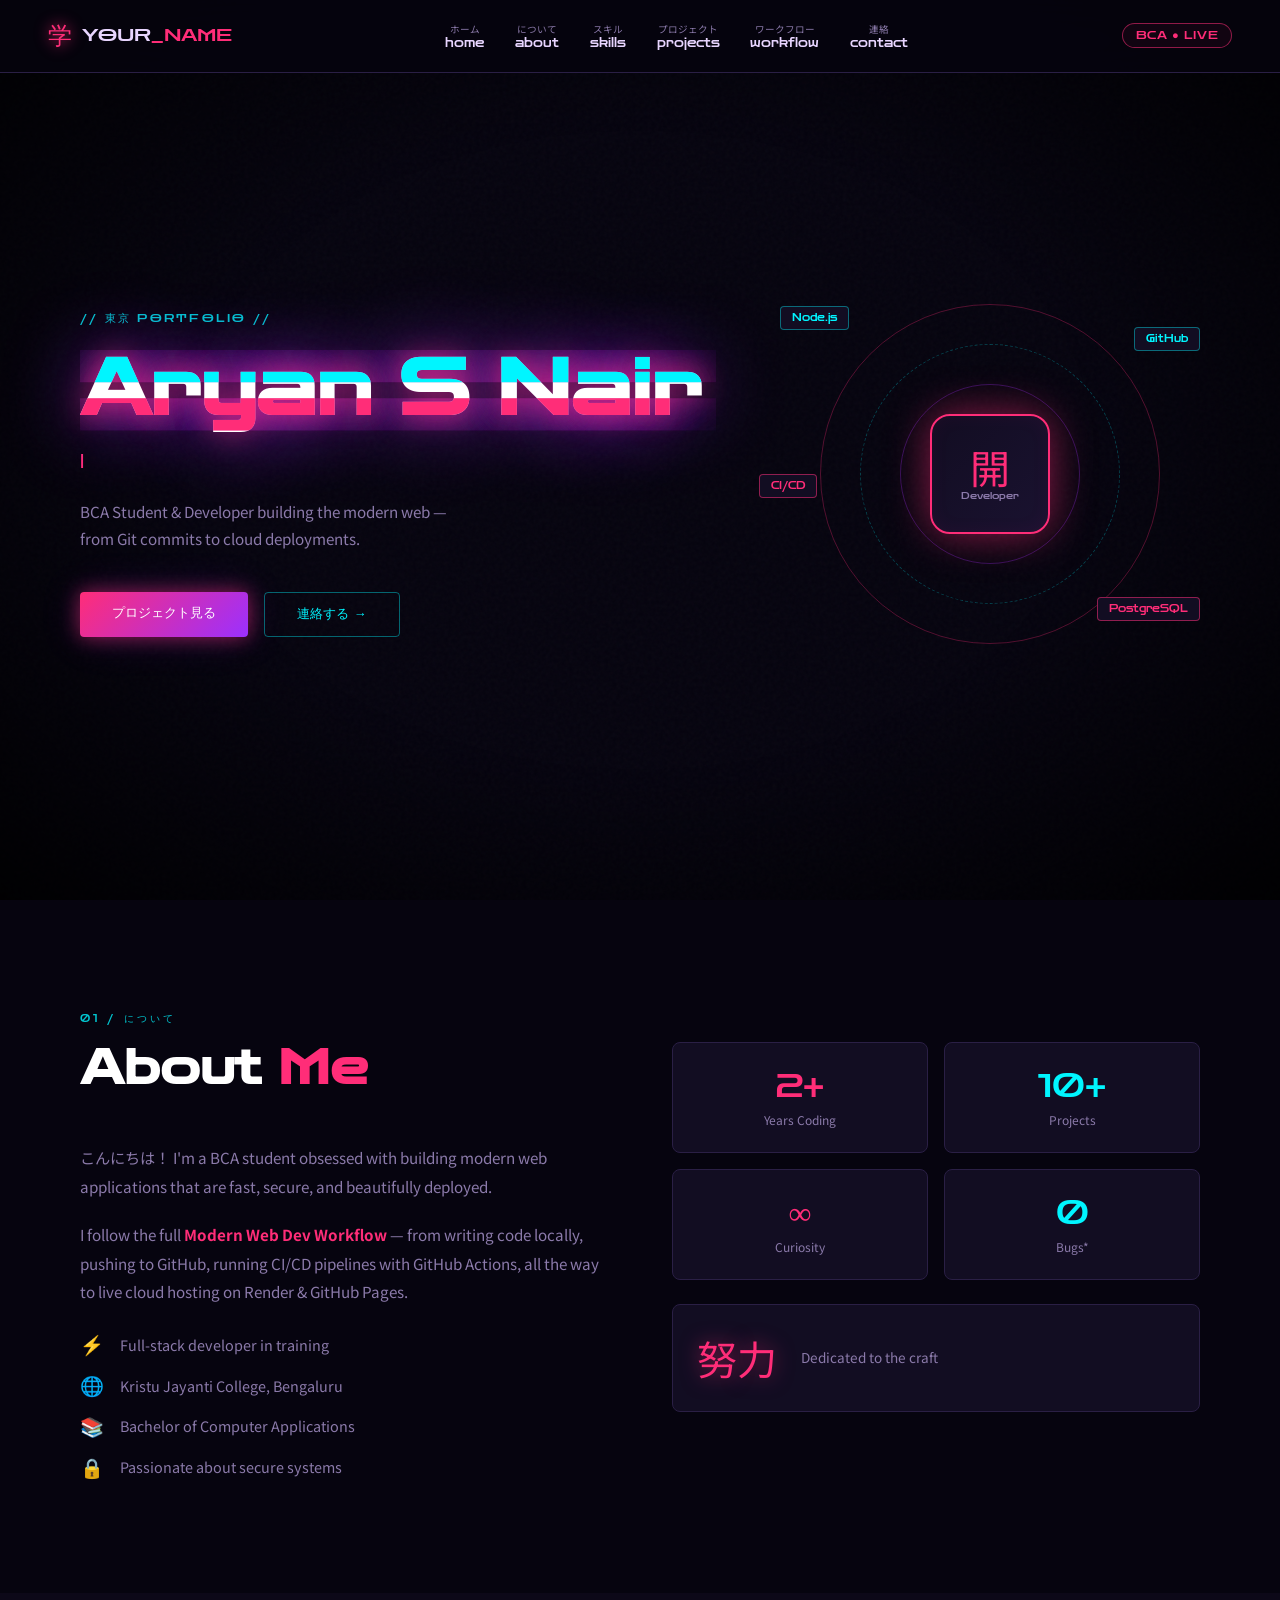
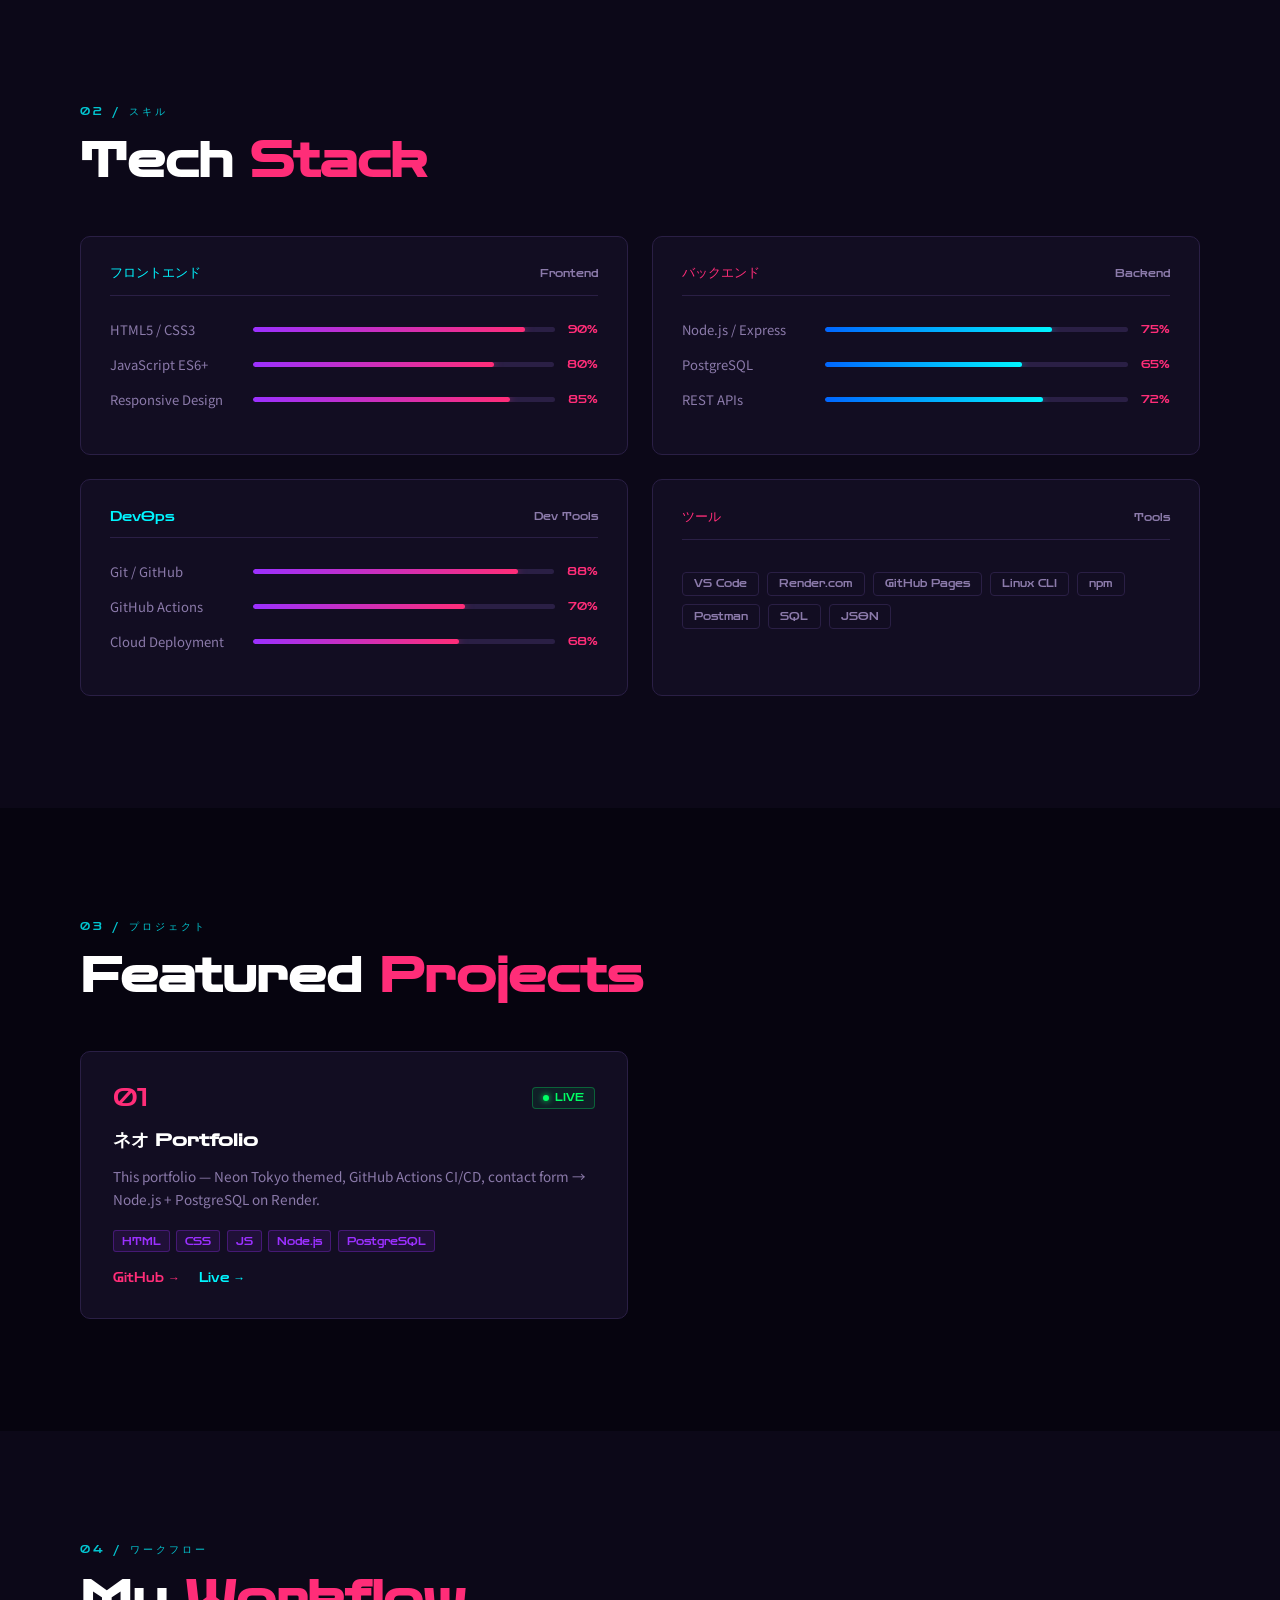
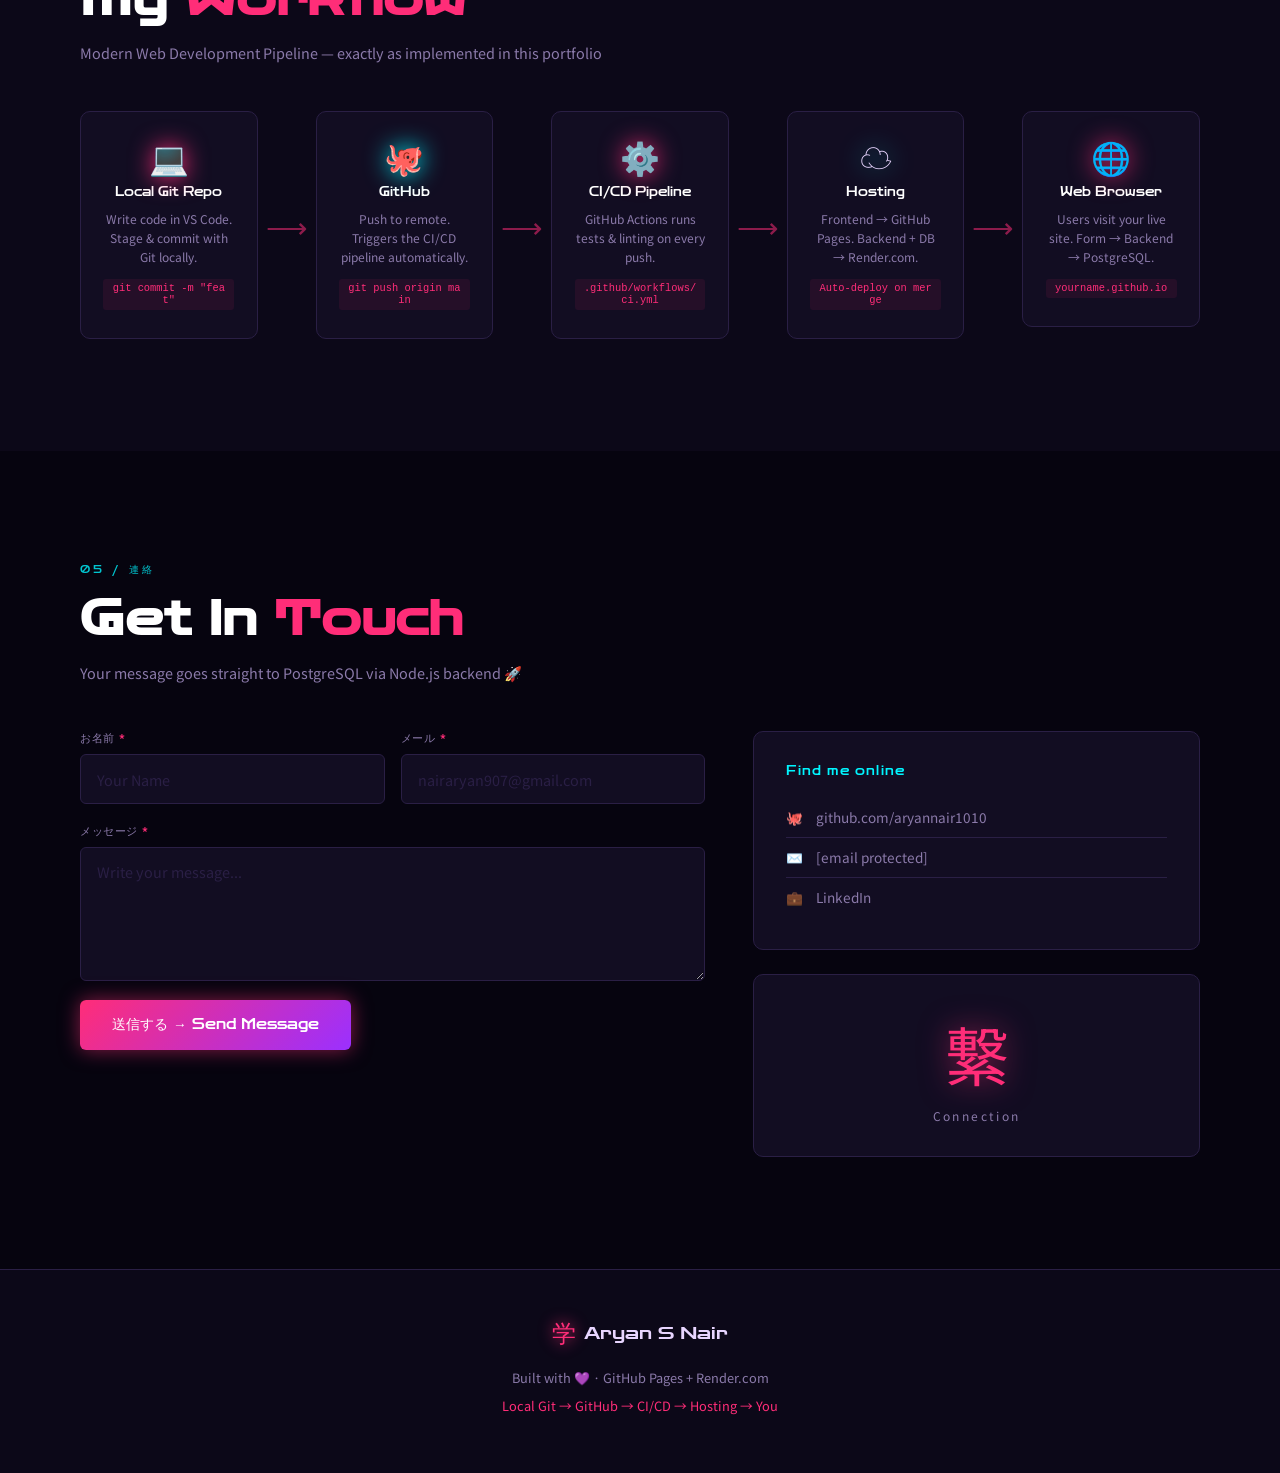
==== commit ada9feaa: "update: personal details and projects" ====
--- a/index.html
+++ b/index.html
@@ -3,7 +3,7 @@
 <head>
   <meta charset="UTF-8"/>
   <meta name="viewport" content="width=device-width, initial-scale=1.0"/>
-  <title>YOUR NAME — Portfolio</title>
+  <title>Aryan S Nair — Portfolio</title>
   <link rel="preconnect" href="https://fonts.googleapis.com">
   <link href="https://fonts.googleapis.com/css2?family=Noto+Sans+JP:wght@300;400;700&family=Zen+Dots&family=Sawarabi+Gothic&display=swap" rel="stylesheet">
   <link rel="stylesheet" href="style.css"/>
@@ -35,7 +35,7 @@
   <section id="hero">
     <div class="hero-left">
       <div class="glitch-tag">// 東京 PORTFOLIO //</div>
-      <h1 class="hero-name glitch" data-text="YOUR NAME">YOUR NAME</h1>
+      <h1 class="hero-name glitch" data-text="Aryan S Nair">Aryan S Nair</h1>
       <div class="hero-sub">
         <span id="typed"></span><span class="cursor-blink">|</span>
       </div>
@@ -72,7 +72,7 @@
         <p class="about-text">I follow the full <strong class="pink">Modern Web Dev Workflow</strong> — from writing code locally, pushing to GitHub, running CI/CD pipelines with GitHub Actions, all the way to live cloud hosting on Render &amp; GitHub Pages.</p>
         <div class="facts">
           <div class="fact"><span>⚡</span><span>Full-stack developer in training</span></div>
-          <div class="fact"><span>🌐</span><span>Based in Bengaluru, India</span></div>
+          <div class="fact"><span>🌐</span><span>Kristu Jayanti College, Bengaluru</span></div>
           <div class="fact"><span>📚</span><span>Bachelor of Computer Applications</span></div>
           <div class="fact"><span>🔒</span><span>Passionate about secure systems</span></div>
         </div>
@@ -136,25 +136,7 @@
         <h3>ネオ Portfolio</h3>
         <p>This portfolio — Neon Tokyo themed, GitHub Actions CI/CD, contact form → Node.js + PostgreSQL on Render.</p>
         <div class="p-stack"><span>HTML</span><span>CSS</span><span>JS</span><span>Node.js</span><span>PostgreSQL</span></div>
-        <div class="p-links"><a href="#" class="pl pink">GitHub →</a><a href="#" class="pl cyan">Live →</a></div>
-      </div>
-      <div class="proj-card">
-        <div class="proj-top"><span class="proj-num cyan">02</span><span class="badge-wip"><span class="dy"></span>WIP</span></div>
-        <h3>SecureNotes App</h3>
-        <p>Encrypted note-taking with JWT authentication, bcrypt hashing, and a secure REST API backend.</p>
-        <div class="p-stack"><span>Express</span><span>JWT</span><span>bcrypt</span><span>PostgreSQL</span></div>
-        <div class="p-links"><a href="#" class="pl pink">GitHub →</a></div>
-      </div>
-      <div class="proj-card">
-        <div class="proj-top"><span class="proj-num pink">03</span><span class="badge-live"><span class="dg"></span>LIVE</span></div>
-        <h3>Quiz Battle Arena</h3>
-        <p>Real-time multiplayer quiz game with WebSockets. Scores tracked in a PostgreSQL leaderboard.</p>
-        <div class="p-stack"><span>WebSockets</span><span>Node.js</span><span>SQL</span></div>
-        <div class="p-links"><a href="#" class="pl pink">GitHub →</a><a href="#" class="pl cyan">Live →</a></div>
-      </div>
-      <div class="proj-card add-card">
-        <span class="add-plus">+</span>
-        <p>Add your project — edit <code>index.html</code></p>
+        <div class="p-links"><a href="https://github.com/aryannair1010/project2" class="pl pink">GitHub →</a><a href="https://aryannair1010.github.io/project2/" class="pl cyan">Live →</a></div>
       </div>
     </div>
   </section>
@@ -162,7 +144,7 @@
   <!-- ═══════════ WORKFLOW ═══════════ -->
   <section id="workflow" class="section alt">
     <div class="sec-label">04 / ワークフロー</div>
-    <h2 class="sec-title">HOD's <span class="pink">Workflow</span></h2>
+    <h2 class="sec-title">My <span class="pink">Workflow</span></h2>
     <p class="wf-sub">Modern Web Development Pipeline — exactly as implemented in this portfolio</p>
     <div class="wf-flow">
       <div class="wf-step">
@@ -216,7 +198,7 @@
           </div>
           <div class="fg">
             <label>メール <span class="pink">*</span></label>
-            <input type="email" id="femail" placeholder="your@email.com" required/>
+            <input type="email" id="femail" placeholder="nairaryan907@gmail.com" required/>
           </div>
         </div>
         <div class="fg">
@@ -231,9 +213,9 @@
       <div class="contact-side">
         <div class="ci-card">
           <div class="ci-title">Find me online</div>
-          <a href="https://github.com/yourusername" class="ci-link" target="_blank"><span>🐙</span> github.com/yourusername</a>
+          <a href="https://github.com/aryannair1010" class="ci-link" target="_blank"><span>🐙</span> github.com/aryannair1010</a>
           <a href="/cdn-cgi/l/email-protection#dca5b3a99cb9b1bdb5b0f2bfb3b1" class="ci-link"><span>✉️</span> <span class="__cf_email__" data-cfemail="9ee7f1ebdefbf3fff7f2b0fdf1f3">[email&#160;protected]</span></a>
-          <a href="https://linkedin.com/in/yourusername" class="ci-link" target="_blank"><span>💼</span> LinkedIn</a>
+          <a href="https://linkedin.com/in/aryannair1010" class="ci-link" target="_blank"><span>💼</span> LinkedIn</a>
         </div>
         <div class="kanji-art">
           <span>繋</span>
@@ -245,7 +227,7 @@
 
   <footer>
     <div class="footer-in">
-      <div class="footer-brand"><span class="kanji-logo">学</span> YOUR NAME</div>
+      <div class="footer-brand"><span class="kanji-logo">学</span> Aryan S Nair</div>
       <p>Built with 💜 · GitHub Pages + Render.com</p>
       <p class="pink">Local Git → GitHub → CI/CD → Hosting → You</p>
       <p style="opacity:.4;font-size:.75rem;margin-  <script src="script.js"></script>
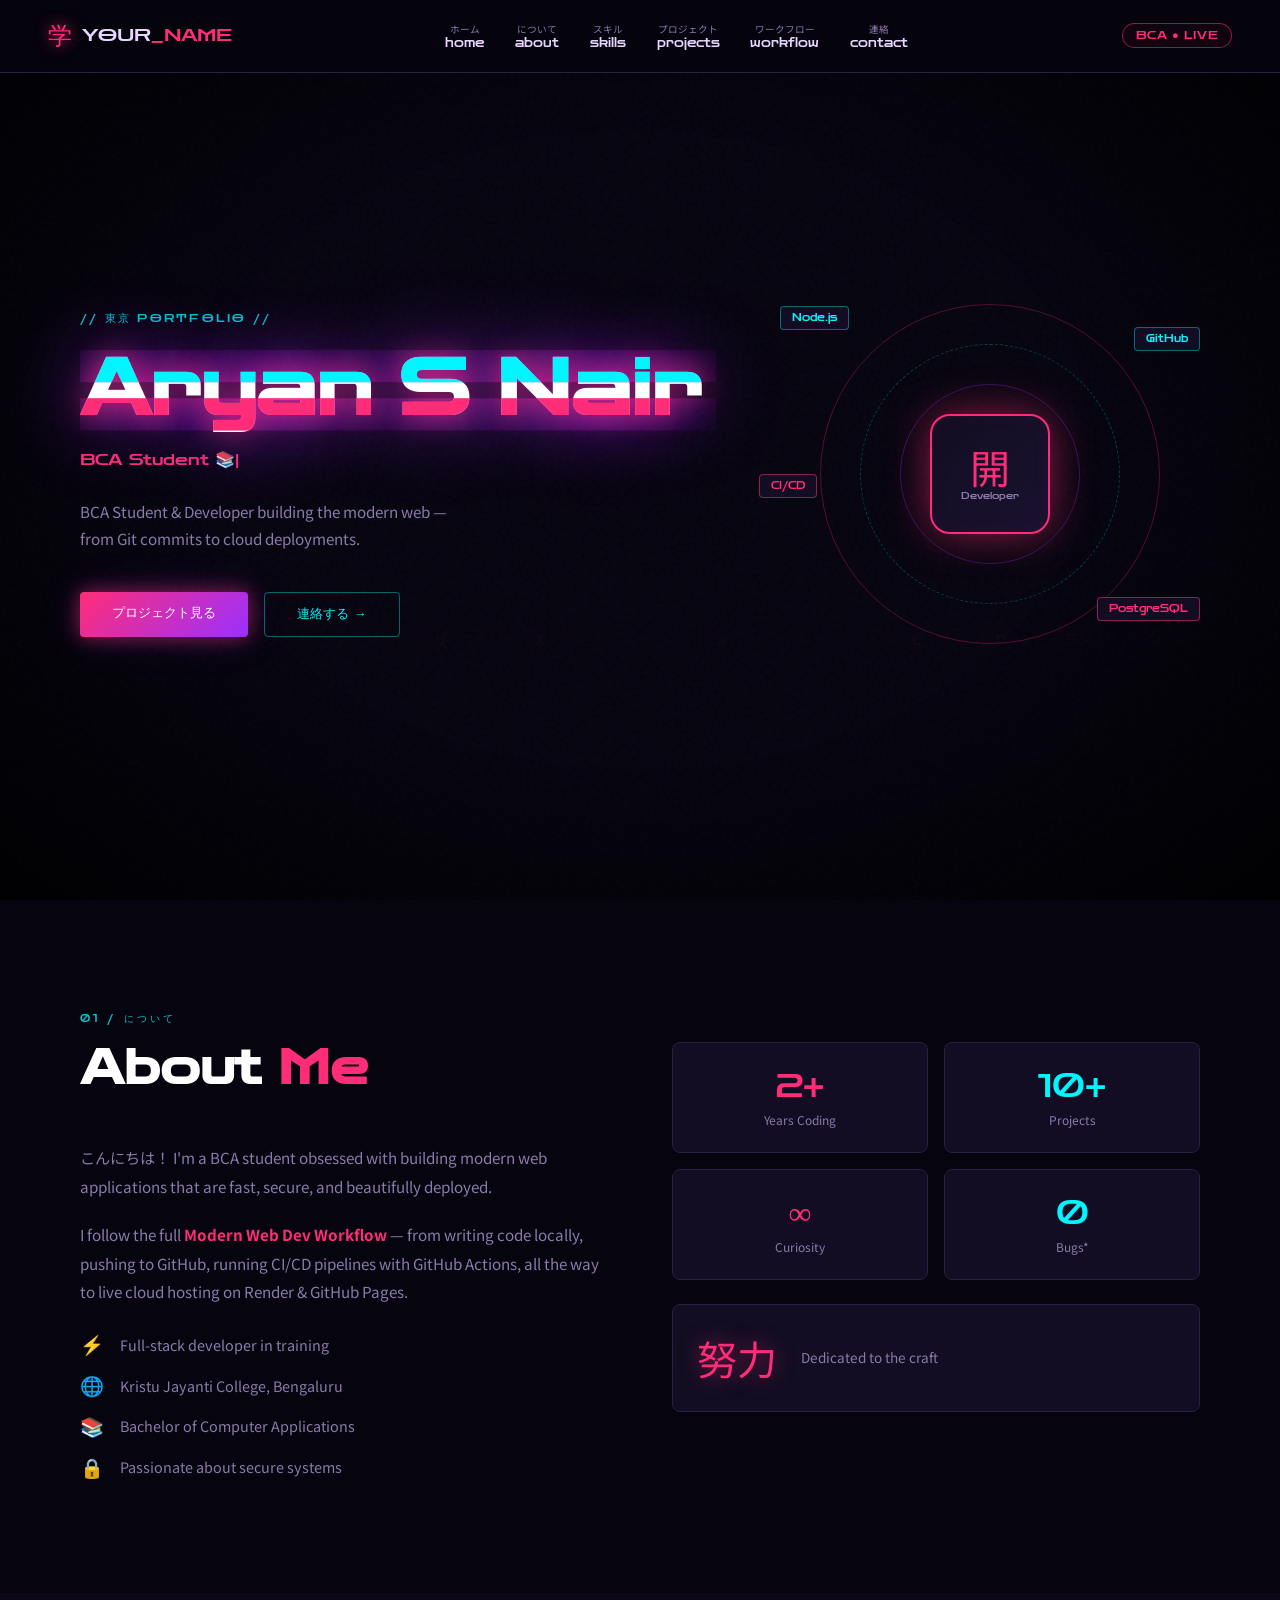
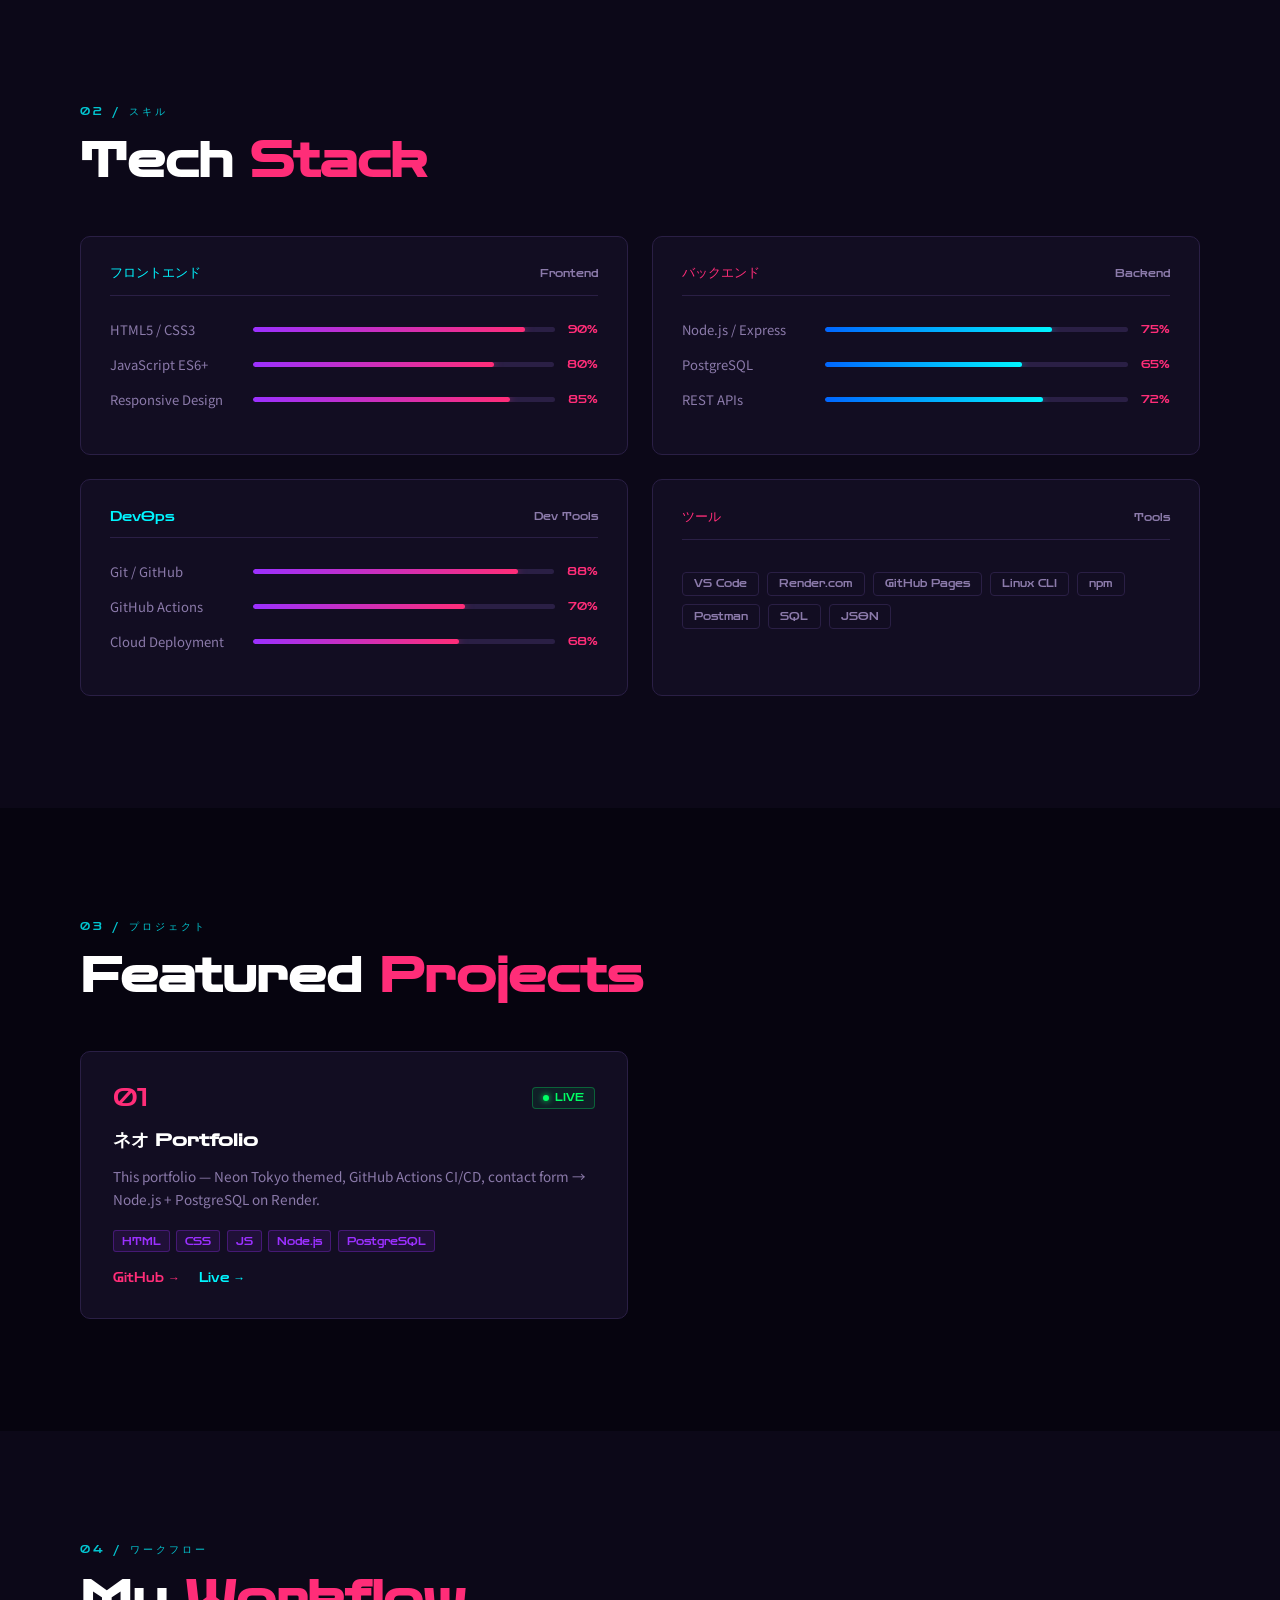
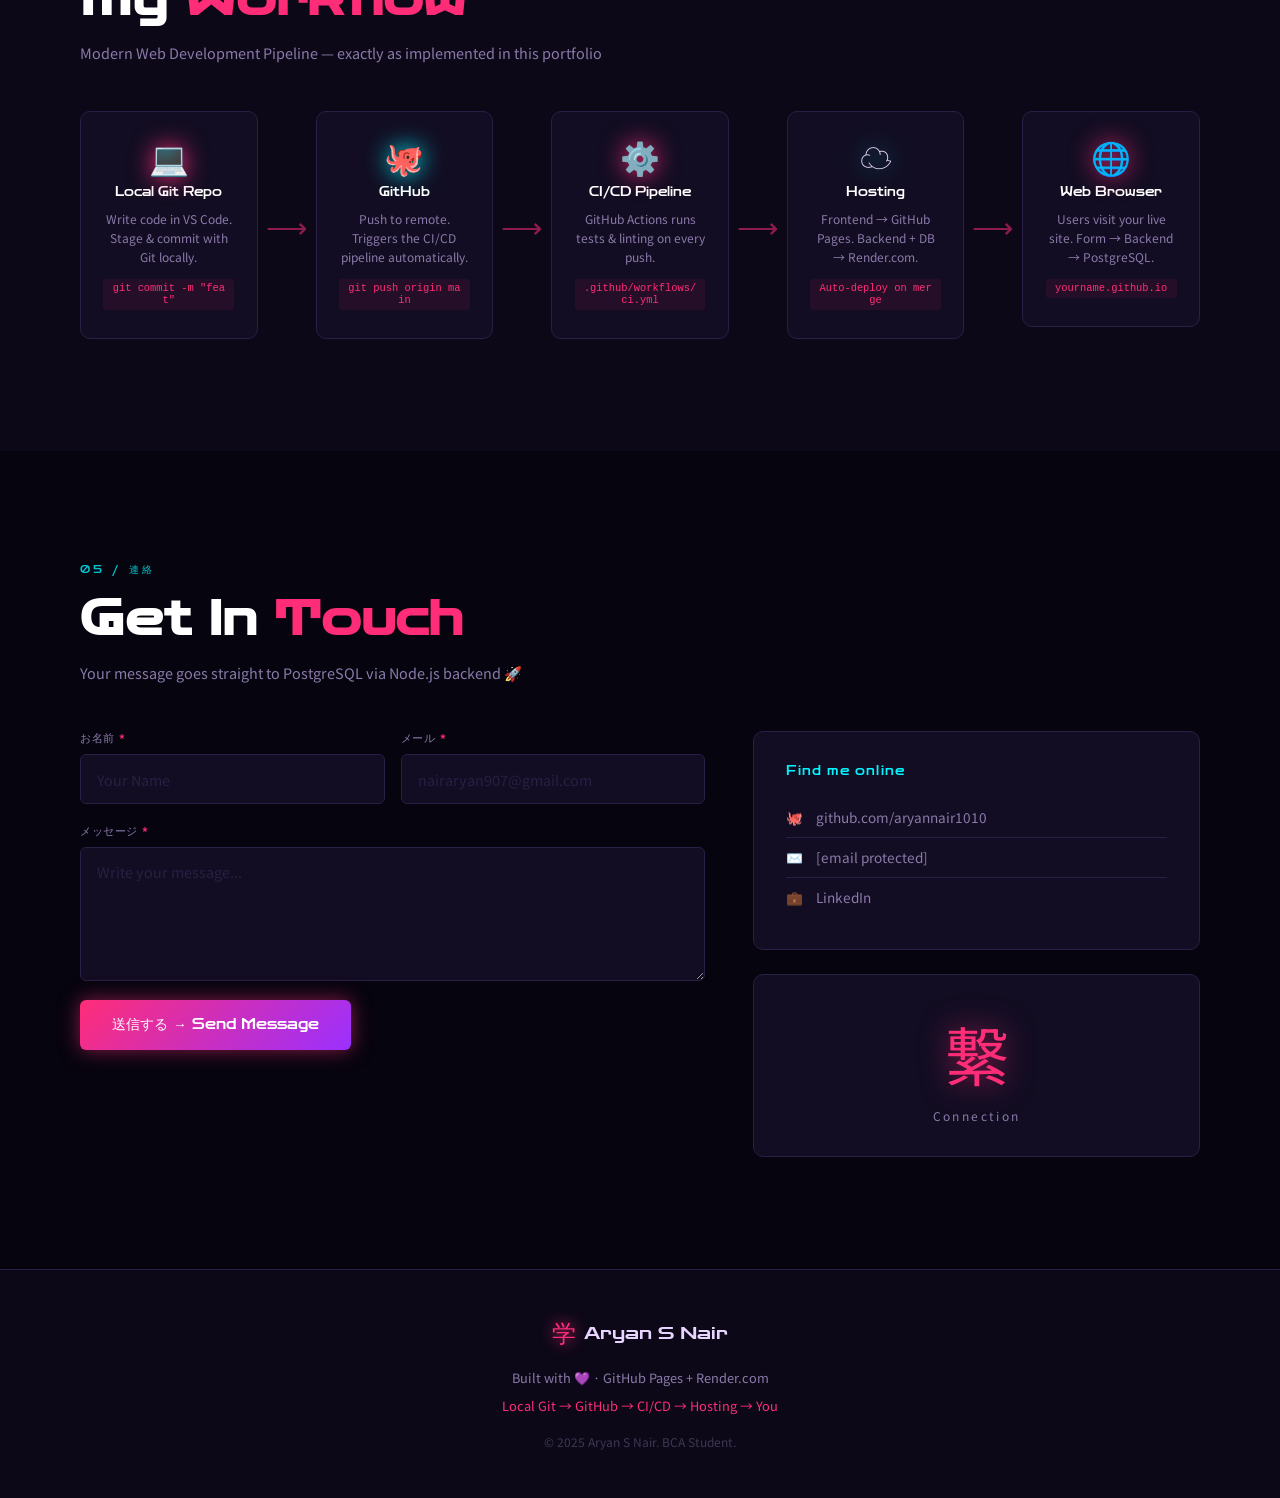
==== commit 9019b34c: "fix correct" ====
--- a/index.html
+++ b/index.html
@@ -230,6 +230,10 @@
       <div class="footer-brand"><span class="kanji-logo">学</span> Aryan S Nair</div>
       <p>Built with 💜 · GitHub Pages + Render.com</p>
       <p class="pink">Local Git → GitHub → CI/CD → Hosting → You</p>
-      <p style="opacity:.4;font-size:.75rem;margin-  <script src="script.js"></script>
+     <p style="opacity:.4;font-size:.75rem;margin-top:.5rem">© 2025 Aryan S Nair. BCA Student.</p>
+    </div>
+  </footer>
+
+  <script src="script.js"></script>
 </body>
 </html>
